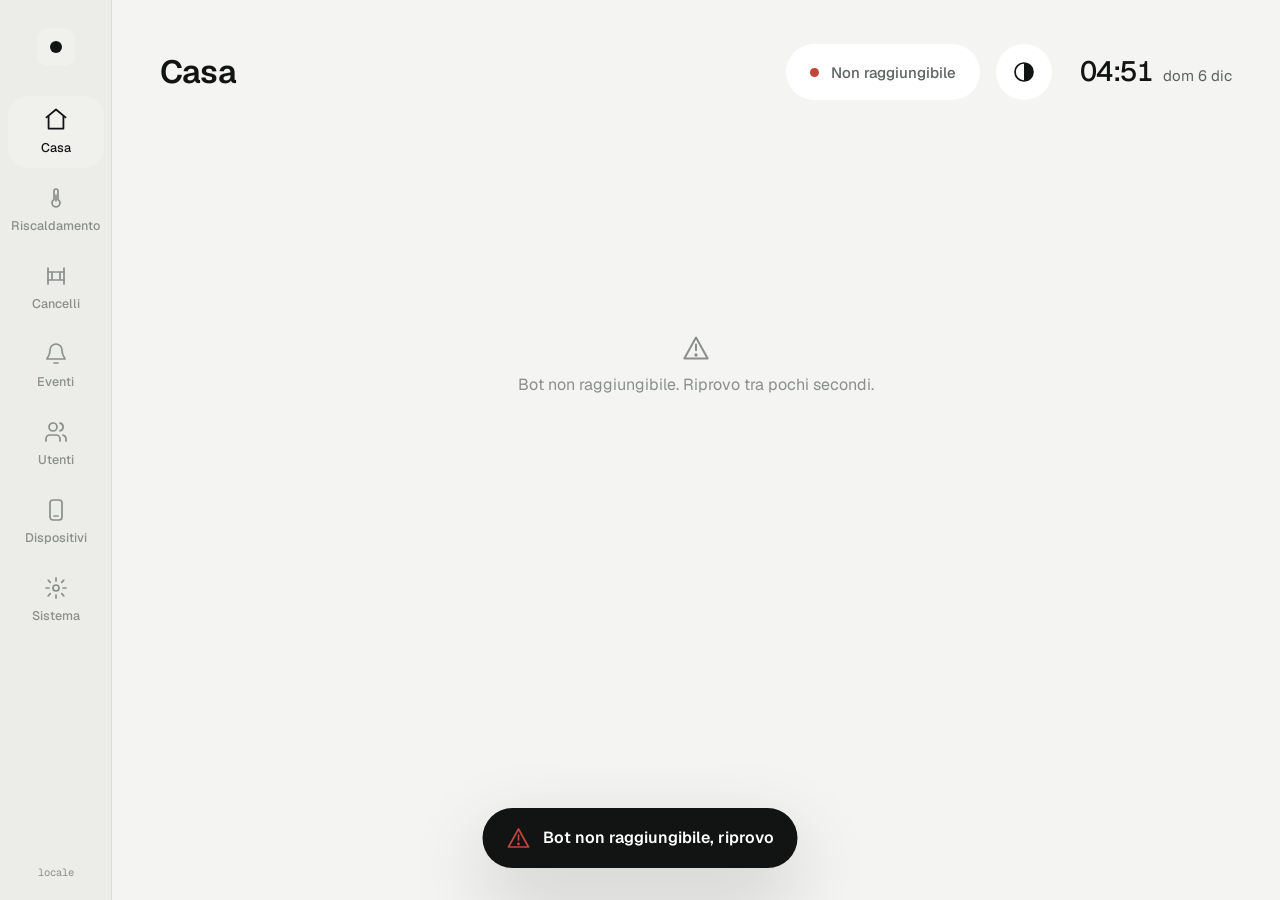
==== wwwroot/panel/index.html @ 2ece5ec4 "Show the running version and the exact last check time" ====
<!doctype html>
<html lang="it" data-theme="dark">
<head>
<meta charset="utf-8">
<meta name="viewport" content="width=device-width, initial-scale=1, viewport-fit=cover">
<meta name="theme-color" content="#0a0b0b">
<meta name="apple-mobile-web-app-capable" content="yes">
<meta name="apple-mobile-web-app-status-bar-style" content="black-translucent">
<meta name="apple-mobile-web-app-title" content="PodereBot">
<link rel="icon" type="image/svg+xml" href="favicon.svg">
<title>PodereBot · Pannello</title>
<script>
  (function () {
    var root = document.documentElement;
    try {
      var theme = localStorage.getItem('pb.theme') || 'auto';
      var dark = theme === 'auto' ? matchMedia('(prefers-color-scheme: dark)').matches : theme === 'dark';
      root.dataset.theme = dark ? 'dark' : 'light';
      if (localStorage.getItem('pb.motion') === 'calm') root.classList.add('calm');
    } catch (e) {
      root.dataset.theme = 'dark';
    }
  })();
</script>
<link rel="stylesheet" href="styles.css?v=18">
</head>
<body>

<svg class="sprite" aria-hidden="true" focusable="false">
  <symbol id="i-home" viewBox="0 0 24 24"><path d="M3 10.5 12 3l9 7.5"/><path d="M5 9.5V21h14V9.5"/></symbol>
  <symbol id="i-heat" viewBox="0 0 24 24"><path d="M10 13.5V5a2 2 0 1 1 4 0v8.5a4 4 0 1 1-4 0Z"/><path d="M12 9v6"/></symbol>
  <symbol id="i-gate" viewBox="0 0 24 24"><path d="M4 20V4M20 20V4"/><path d="M4 8h7.4M4 16h7.4M8 8v8M12.6 8H20M12.6 16H20M16 8v8"/></symbol>
  <symbol id="i-car" viewBox="0 0 24 24"><path d="M19 17h2c.6 0 1-.4 1-1v-3c0-.9-.7-1.7-1.5-1.9C18.7 10.6 16 10 16 10s-1.3-1.4-2.2-2.3c-.5-.4-1.1-.7-1.8-.7H5c-.6 0-1.1.4-1.4.9l-1.4 2.9A3.7 3.7 0 0 0 2 12v4c0 .6.4 1 1 1h2"/><circle cx="7" cy="17" r="2"/><path d="M9 17h6"/><circle cx="17" cy="17" r="2"/></symbol>
  <symbol id="i-walk" viewBox="0 0 24 24"><circle cx="13" cy="4" r="2"/><path d="m9 22 2-6-2-4 4-3 3 4 3 1"/><path d="m11 16-4 6"/></symbol>
  <symbol id="i-bell" viewBox="0 0 24 24"><path d="M18 8a6 6 0 1 0-12 0c0 7-3 7-3 9h18c0-2-3-2-3-9"/><path d="M10 21h4"/></symbol>
  <symbol id="i-gear" viewBox="0 0 24 24"><circle cx="12" cy="12" r="3"/><path d="M12 2v3M12 19v3M4.2 4.2l2.1 2.1M17.7 17.7l2.1 2.1M2 12h3M19 12h3M4.2 19.8l2.1-2.1M17.7 6.3l2.1-2.1"/></symbol>
  <symbol id="i-users" viewBox="0 0 24 24"><path d="M16 21v-2a4 4 0 0 0-4-4H6a4 4 0 0 0-4 4v2"/><circle cx="9" cy="7" r="4"/><path d="M22 21v-2a4 4 0 0 0-3-3.9"/><path d="M16 3.1a4 4 0 0 1 0 7.8"/></symbol>
  <symbol id="i-user" viewBox="0 0 24 24"><circle cx="12" cy="8" r="4"/><path d="M4 21v-1a6 6 0 0 1 6-6h4a6 6 0 0 1 6 6v1"/></symbol>
  <symbol id="i-shield" viewBox="0 0 24 24"><path d="M12 2 4 5v6c0 5 3.4 9.7 8 11 4.6-1.3 8-6 8-11V5l-8-3Z"/><path d="m9 12 2 2 4-4"/></symbol>
  <symbol id="i-device" viewBox="0 0 24 24"><rect x="6" y="2" width="12" height="20" rx="3"/><path d="M10 18h4"/></symbol>
  <symbol id="i-flame" viewBox="0 0 24 24"><path d="M12.2 2.5c.4 3.1 2.1 4.5 3.3 6.2 1.1 1.5 1.7 2.9 1.7 4.6a5.2 5.2 0 0 1-10.4 0c0-1.9.8-3.4 2.2-4.9.2 1.3.8 2.2 1.8 2.8-.1-3.1.3-5.9 1.4-8.7Z"/></symbol>
  <symbol id="i-sun" viewBox="0 0 24 24"><circle cx="12" cy="12" r="4"/><path d="M12 2v2M12 20v2M4.9 4.9l1.4 1.4M17.7 17.7l1.4 1.4M2 12h2M20 12h2M4.9 19.1l1.4-1.4M17.7 6.3l1.4-1.4"/></symbol>
  <symbol id="i-moon" viewBox="0 0 24 24"><path d="M20 14.5A8 8 0 1 1 9.5 4a6.5 6.5 0 0 0 10.5 10.5Z"/></symbol>
  <symbol id="i-auto" viewBox="0 0 24 24"><circle cx="12" cy="12" r="9"/><path d="M12 3a9 9 0 0 1 0 18Z" fill="currentColor" stroke="none"/></symbol>
  <symbol id="i-cloud" viewBox="0 0 24 24"><path d="M17.5 19H9a7 7 0 1 1 6.7-9h1.8a4.5 4.5 0 1 1 0 9Z"/></symbol>
  <symbol id="i-cloud-sun" viewBox="0 0 24 24"><path d="M12 2v2M4.9 4.9l1.4 1.4M20 12h2M19.1 4.9l-1.4 1.4"/><path d="M15.9 13A4 4 0 0 0 8.3 9.2"/><path d="M13 22H7a5 5 0 1 1 4.9-6H13a3 3 0 0 1 0 6Z"/></symbol>
  <symbol id="i-rain" viewBox="0 0 24 24"><path d="M16 13.4A4.5 4.5 0 0 0 17.5 5 6 6 0 0 0 6 7.1 4 4 0 0 0 6.5 15"/><path d="M8 19v2M8 13v2M16 19v2M16 13v2M12 21v2M12 15v2"/></symbol>
  <symbol id="i-fog" viewBox="0 0 24 24"><path d="M4 14.9A7 7 0 1 1 15.7 8h1.8a4.5 4.5 0 0 1 2.5 8.2"/><path d="M16 17H7M17 21H9"/></symbol>
  <symbol id="i-storm" viewBox="0 0 24 24"><path d="M6 16.3A7 7 0 1 1 15.7 8h1.8a4.5 4.5 0 0 1 .5 9"/><path d="m13 12-3 5h4l-3 5"/></symbol>
  <symbol id="i-snow" viewBox="0 0 24 24"><path d="M12 2v20M4 6.5l16 11M20 6.5l-16 11"/><path d="M9 4l3 3 3-3M9 20l3-3 3 3"/></symbol>
  <symbol id="i-lock" viewBox="0 0 24 24"><rect x="4" y="11" width="16" height="10" rx="2"/><path d="M8 11V7a4 4 0 0 1 8 0v4"/></symbol>
  <symbol id="i-unlock" viewBox="0 0 24 24"><rect x="4" y="11" width="16" height="10" rx="2"/><path d="M8 11V7a4 4 0 0 1 7.5-2"/></symbol>
  <symbol id="i-edit" viewBox="0 0 24 24"><path d="M12 20h9"/><path d="M16.5 3.5a2.1 2.1 0 0 1 3 3L7 19l-4 1 1-4Z"/></symbol>
  <symbol id="i-trash" viewBox="0 0 24 24"><path d="M3 6h18"/><path d="M8 6V4h8v2"/><path d="M19 6l-1 14H6L5 6"/></symbol>
  <symbol id="i-plus" viewBox="0 0 24 24"><path d="M12 5v14M5 12h14"/></symbol>
  <symbol id="i-check" viewBox="0 0 24 24"><path d="M20 6 9 17l-5-5"/></symbol>
  <symbol id="i-x" viewBox="0 0 24 24"><path d="M18 6 6 18M6 6l12 12"/></symbol>
  <symbol id="i-chevron" viewBox="0 0 24 24"><path d="m9 18 6-6-6-6"/></symbol>
  <symbol id="i-pause" viewBox="0 0 24 24"><path d="M9 5v14M15 5v14"/></symbol>
  <symbol id="i-play" viewBox="0 0 24 24"><path d="M8 5l11 7-11 7V5Z"/></symbol>
  <symbol id="i-target" viewBox="0 0 24 24"><circle cx="12" cy="12" r="8"/><circle cx="12" cy="12" r="3"/></symbol>
  <symbol id="i-send" viewBox="0 0 24 24"><path d="M21 3 3 10.5l7 2.5 2.5 7Z"/><path d="m10 13 11-10"/></symbol>
  <symbol id="i-db" viewBox="0 0 24 24"><ellipse cx="12" cy="5" rx="8" ry="3"/><path d="M4 5v14c0 1.7 3.6 3 8 3s8-1.3 8-3V5"/><path d="M4 12c0 1.7 3.6 3 8 3s8-1.3 8-3"/></symbol>
  <symbol id="i-cpu" viewBox="0 0 24 24"><rect x="7" y="7" width="10" height="10" rx="2"/><path d="M9 2v3M15 2v3M9 19v3M15 19v3M2 9h3M2 15h3M19 9h3M19 15h3"/></symbol>
  <symbol id="i-clock" viewBox="0 0 24 24"><circle cx="12" cy="12" r="9"/><path d="M12 7v5l3 2"/></symbol>
  <symbol id="i-screen" viewBox="0 0 24 24"><rect x="3" y="4" width="18" height="13" rx="2"/><path d="M8 21h8M12 17v4"/></symbol>
  <symbol id="i-activity" viewBox="0 0 24 24"><path d="M3 12h4l3-8 4 16 3-8h4"/></symbol>
  <symbol id="i-alert" viewBox="0 0 24 24"><path d="M12 3 2 21h20L12 3Z"/><path d="M12 9v5"/><circle cx="12" cy="18" r=".6"/></symbol>
  <symbol id="i-refresh" viewBox="0 0 24 24"><path d="M21 12a9 9 0 1 1-2.6-6.4"/><path d="M21 3v6h-6"/></symbol>
  <symbol id="i-link" viewBox="0 0 24 24"><path d="M10 13a5 5 0 0 0 7 0l2-2a5 5 0 0 0-7-7l-1 1"/><path d="M14 11a5 5 0 0 0-7 0l-2 2a5 5 0 0 0 7 7l1-1"/></symbol>
  <symbol id="i-logout" viewBox="0 0 24 24"><path d="M9 21H5a2 2 0 0 1-2-2V5a2 2 0 0 1 2-2h4"/><path d="m16 17 5-5-5-5"/><path d="M21 12H9"/></symbol>
  <symbol id="i-wifi" viewBox="0 0 24 24"><path d="M2 8.8a15 15 0 0 1 20 0"/><path d="M5 12.5a10 10 0 0 1 14 0"/><path d="M8.5 16.2a5 5 0 0 1 7 0"/><circle cx="12" cy="20" r="1"/></symbol>
  <symbol id="i-more" viewBox="0 0 24 24"><circle cx="5" cy="12" r="1.4"/><circle cx="12" cy="12" r="1.4"/><circle cx="19" cy="12" r="1.4"/></symbol>
  <symbol id="i-loader" viewBox="0 0 24 24"><circle cx="12" cy="12" r="9" opacity=".25"/><path d="M21 12a9 9 0 0 0-9-9"/></symbol>
</svg>

<div class="app" id="app" data-view="home">
  <aside class="rail" id="rail">
    <span class="brand-mark" aria-hidden="true"></span>
    <span class="rail-pill" id="rail-pill" aria-hidden="true"></span>
    <nav aria-label="Sezioni" style="display:contents">
      <button class="nav-item" data-view="home"><svg class="icon"><use href="#i-home"></use></svg><span>Casa</span></button>
      <button class="nav-item" data-view="heating"><svg class="icon"><use href="#i-heat"></use></svg><span>Riscaldamento</span></button>
      <button class="nav-item" data-view="gates"><svg class="icon"><use href="#i-gate"></use></svg><span>Cancelli</span></button>
      <button class="nav-item" data-view="events"><svg class="icon"><use href="#i-bell"></use></svg><span>Eventi</span></button>
      <button class="nav-item" data-view="users"><svg class="icon"><use href="#i-users"></use></svg><span>Utenti</span></button>
      <button class="nav-item" data-view="devices"><svg class="icon"><use href="#i-device"></use></svg><span>Dispositivi</span></button>
      <button class="nav-item" data-view="system"><svg class="icon"><use href="#i-gear"></use></svg><span>Sistema</span></button>
    </nav>
    <span class="rail-foot" id="rail-version">v—</span>
  </aside>

  <div class="main" id="main">
    <div class="aura" id="aura" aria-hidden="true"><i class="aura-drift"><i class="aura-morph"><b class="aura-core"></b><b class="aura-hl"></b></i></i></div>
    <header class="topbar">
      <h1 id="page-title">Casa</h1>
      <div class="top-right">
        <div id="top-action"></div>
        <button class="chip" id="status-chip" data-action="alerts"><span class="dot"></span><span class="chip-label" id="status-label">Collegamento…</span></button>
        <button class="ibtn" id="theme-btn" data-action="cycle-theme" aria-label="Cambia tema"></button>
        <div class="clock" aria-label="Ora locale"><b class="mono" id="clock">--:--</b><span id="clock-date"></span></div>
      </div>
    </header>
    <main id="view"></main>
  </div>

  <nav class="tabs" aria-label="Sezioni">
    <button data-view="home"><svg class="icon"><use href="#i-home"></use></svg><span>Casa</span></button>
    <button data-view="heating"><svg class="icon"><use href="#i-heat"></use></svg><span>Riscaldamento</span></button>
    <button data-view="gates"><svg class="icon"><use href="#i-gate"></use></svg><span>Cancelli</span></button>
    <button data-view="events"><svg class="icon"><use href="#i-bell"></use></svg><span>Eventi</span></button>
    <button data-more="1"><svg class="icon"><use href="#i-more"></use></svg><span>Altro</span></button>
  </nav>
</div>

<div class="idle" id="idle" aria-hidden="true">
  <div class="aura show" id="idle-aura"><i class="aura-drift"><i class="aura-morph"><b class="aura-core"></b><b class="aura-hl"></b></i></i></div>
  <div class="idle-hint">Tocca per riattivare</div>
  <div class="idle-in">
    <div>
      <div class="mono idle-clock" id="idle-clock">--:--</div>
      <div class="idle-date" id="idle-date"></div>
    </div>
    <div class="idle-side" id="idle-side"></div>
  </div>
</div>

<div class="sheet-backdrop" id="backdrop" hidden></div>
<div class="sheet" id="sheet" role="dialog" aria-modal="true" aria-labelledby="sheet-title" hidden>
  <div class="sheet-handle" aria-hidden="true"></div>
  <h2 id="sheet-title"></h2>
  <p id="sheet-body"></p>
  <div id="sheet-content"></div>
  <div class="sheet-actions" id="sheet-actions"></div>
</div>
<div class="toast" id="toast" role="status" aria-live="polite" hidden><svg class="icon" id="toast-icon"><use href="#i-check"></use></svg><span id="toast-text"></span></div>

<script src="config.js"></script>
<script src="app.js?v=17"></script>
</body>
</html>
---- wwwroot/panel/styles.css ----
@font-face {
  font-family: 'Geist';
  font-style: normal;
  font-weight: 100 900;
  font-display: swap;
  src: url('fonts/geist-latin.woff2') format('woff2');
}

@font-face {
  font-family: 'Geist Mono';
  font-style: normal;
  font-weight: 100 900;
  font-display: swap;
  src: url('fonts/geist-mono-latin.woff2') format('woff2');
}

/* ---------- tokens ---------- */

:root,
:root[data-theme='dark'] {
  color-scheme: dark;
  --bg: #0a0b0b;
  --rail: #070808;
  --card: #131514;
  --card-2: #1b1e1c;
  --line: rgba(255, 255, 255, 0.07);
  --border: rgba(255, 255, 255, 0.08);
  --text: #f2f3f2;
  --muted: #9a9f9c;
  --dim: #6c716e;
  --pri: #f2f3f2;
  --ink: #0d0e0e;
  --soft: rgba(255, 255, 255, 0.05);
  --soft-2: rgba(255, 255, 255, 0.08);
  --blk: rgba(255, 255, 255, 0.13);
  --blk-strong: rgba(255, 255, 255, 0.42);
  --seg-on: #262a27;
  --switch-off: #2a2d2b;
  --knob: #8d928f;
  --amber: #e0a343;
  --amber-soft: rgba(224, 163, 67, 0.14);
  --green: #5fbf8f;
  --green-soft: rgba(95, 191, 143, 0.13);
  --blue: #8ba3c7;
  --blue-soft: rgba(139, 163, 199, 0.13);
  --red: #e88a80;
  --red-soft: rgba(232, 138, 128, 0.13);
  --series-1: #6fb3a0;
  --series-2: #d8a657;
  --series-3: #8ba3c7;
  --series-4: #b48ac9;
  --series-5: #d98d8d;
  --series-6: #a3b86c;
  --series-avg: #e8e3d5;
  --overlay: rgba(5, 6, 6, 0.72);
  --dialog: #171a18;
  --shadow: 0 30px 80px rgba(0, 0, 0, 0.5);
  --aura-opacity: 0.5;
}

:root[data-theme='light'] {
  color-scheme: light;
  --bg: #f4f4f2;
  --rail: #ecece9;
  --card: #ffffff;
  --card-2: #f0f0ed;
  --line: rgba(0, 0, 0, 0.07);
  --border: rgba(0, 0, 0, 0.09);
  --text: #121413;
  --muted: #5d635f;
  --dim: #8a8f8c;
  --pri: #121413;
  --ink: #ffffff;
  --soft: rgba(0, 0, 0, 0.045);
  --soft-2: rgba(0, 0, 0, 0.07);
  --blk: rgba(0, 0, 0, 0.09);
  --blk-strong: rgba(0, 0, 0, 0.45);
  --seg-on: #ffffff;
  --switch-off: #d9d9d5;
  --knob: #ffffff;
  --amber: #b4741a;
  --amber-soft: rgba(180, 116, 26, 0.12);
  --green: #2c8758;
  --green-soft: rgba(44, 135, 88, 0.11);
  --blue: #4a6894;
  --blue-soft: rgba(74, 104, 148, 0.11);
  --red: #c0463a;
  --red-soft: rgba(192, 70, 58, 0.1);
  --series-1: #2f7f6f;
  --series-2: #a8731f;
  --series-3: #3d6ca3;
  --series-4: #7a5797;
  --series-5: #a05252;
  --series-6: #667a2e;
  --series-avg: #3b403c;
  --overlay: rgba(20, 20, 18, 0.32);
  --dialog: #ffffff;
  --shadow: 0 30px 80px rgba(0, 0, 0, 0.18);
  --aura-opacity: 0.45;
}

:root {
  --font: 'Geist', ui-sans-serif, system-ui, -apple-system, 'Segoe UI', sans-serif;
  --mono: 'Geist Mono', ui-monospace, 'SF Mono', Consolas, monospace;
  --ease: cubic-bezier(0.2, 0.9, 0.2, 1);
  --rail-w: 112px;
  --pad-x: 48px;
  --pad-top: 40px;
  --gap: 24px;
  --radius: 32px;
  --tone: background-color 0.45s ease, color 0.45s ease, border-color 0.45s ease, box-shadow 0.4s ease;
}

* {
  box-sizing: border-box;
}

html,
body {
  margin: 0;
  padding: 0;
  height: 100%;
  background: var(--bg);
  -webkit-text-size-adjust: 100%;
  text-size-adjust: 100%;
}

body {
  overflow: hidden;
  color: var(--text);
  font-family: var(--font);
  font-size: 16px;
  line-height: 1.4;
  -webkit-font-smoothing: antialiased;
  text-rendering: optimizeLegibility;
  transition: var(--tone);
}

button,
input,
select,
textarea {
  font-family: inherit;
  color: inherit;
}

button {
  touch-action: manipulation;
  -webkit-tap-highlight-color: transparent;
}

:focus-visible {
  outline: 2px solid var(--text);
  outline-offset: 3px;
}

.sprite {
  position: absolute;
  width: 0;
  height: 0;
  overflow: hidden;
}

.icon {
  width: 24px;
  height: 24px;
  stroke: currentColor;
  fill: none;
  stroke-width: 1.7;
  stroke-linecap: round;
  stroke-linejoin: round;
  flex: none;
}

.mono {
  font-family: var(--font);
  font-variant-numeric: tabular-nums;
}

.code {
  font-family: var(--mono);
}

/* ---------- shell ---------- */

.app {
  display: grid;
  grid-template-columns: var(--rail-w) minmax(0, 1fr);
  height: 100vh;
  height: 100dvh;
}

.rail {
  position: relative;
  z-index: 2;
  display: flex;
  flex-direction: column;
  align-items: center;
  gap: 6px;
  padding: 28px 0 20px;
  background: var(--rail);
  border-right: 1px solid var(--line);
  overflow-y: auto;
  scrollbar-width: none;
  transition: var(--tone);
}

.rail::-webkit-scrollbar {
  display: none;
}

.brand-mark {
  position: relative;
  flex: none;
  width: 38px;
  height: 38px;
  margin-bottom: 24px;
  border-radius: 12px;
  background: var(--card-2);
  transition: var(--tone);
}

.brand-mark::after {
  content: '';
  position: absolute;
  inset: 13px;
  border-radius: 50%;
  background: var(--pri);
  transition: background-color 0.45s ease;
}

.rail-pill {
  position: absolute;
  left: calc((var(--rail-w) - 96px) / 2);
  top: 0;
  width: 96px;
  height: 72px;
  border-radius: 20px;
  background: var(--card-2);
  opacity: 0;
  transition: transform 0.5s var(--ease), opacity 0.3s ease, background-color 0.45s ease;
}

.rail-pill.ready {
  opacity: 1;
}

.nav-item {
  position: relative;
  display: flex;
  flex: none;
  flex-direction: column;
  align-items: center;
  justify-content: center;
  gap: 7px;
  width: 96px;
  height: 72px;
  padding: 0;
  border: 0;
  border-radius: 20px;
  background: transparent;
  color: var(--dim);
  font-size: 12.5px;
  font-weight: 500;
  cursor: pointer;
  transition: color 0.3s ease;
}

.nav-item .icon {
  transition: transform 0.4s var(--ease);
}

.nav-item.active {
  color: var(--text);
}

.nav-item.active .icon {
  transform: translateY(-1px) scale(1.06);
}

.rail-foot {
  margin-top: auto;
  padding-top: 16px;
  font-family: var(--mono);
  font-size: 10.5px;
  color: var(--dim);
  text-align: center;
}

.main {
  position: relative;
  min-width: 0;
  overflow-y: auto;
  overflow-x: hidden;
  overscroll-behavior: contain;
  -webkit-overflow-scrolling: touch;
  scrollbar-width: none;
  padding: var(--pad-top) var(--pad-x) 56px;
}

.main::-webkit-scrollbar {
  display: none;
}

/* ---------- header ---------- */

.topbar {
  position: relative;
  z-index: 1;
  display: flex;
  align-items: center;
  justify-content: space-between;
  gap: 16px;
  min-height: 64px;
  margin-bottom: 36px;
}

.topbar h1 {
  margin: 0;
  font-size: 32px;
  font-weight: 600;
  letter-spacing: -0.025em;
  line-height: 1.1;
}

.top-right {
  display: flex;
  align-items: center;
  gap: 16px;
  min-width: 0;
}

#top-action:empty {
  display: none;
}

.chip {
  display: inline-flex;
  align-items: center;
  gap: 12px;
  height: 56px;
  padding: 0 24px;
  border: 0;
  border-radius: 28px;
  background: var(--card);
  color: var(--muted);
  font-size: 15px;
  font-weight: 500;
  white-space: nowrap;
  cursor: pointer;
  transition: var(--tone), transform 0.1s ease;
}

.chip:active {
  transform: scale(0.97);
}

.chip.warn {
  color: var(--text);
}

.dot {
  flex: none;
  width: 9px;
  height: 9px;
  border-radius: 50%;
  background: var(--green);
  animation: breathe 3s ease-in-out infinite;
  --pulse: rgba(95, 191, 143, 0.45);
}

.chip.warn .dot {
  background: var(--amber);
  --pulse: rgba(224, 163, 67, 0.5);
}

.chip.bad .dot {
  background: var(--red);
  --pulse: rgba(232, 138, 128, 0.5);
}

@keyframes breathe {
  0%,
  100% {
    box-shadow: 0 0 0 0 var(--pulse);
  }
  50% {
    box-shadow: 0 0 0 6px transparent;
  }
}

.ibtn {
  display: flex;
  flex: none;
  align-items: center;
  justify-content: center;
  width: 56px;
  height: 56px;
  border: 0;
  border-radius: 28px;
  background: var(--card);
  color: var(--text);
  cursor: pointer;
  transition: var(--tone), transform 0.1s ease;
}

.ibtn:active {
  transform: scale(0.94);
}

.ibtn .icon.spin-in {
  animation: spinIn 0.5s var(--ease);
}

@keyframes spinIn {
  from {
    transform: rotate(-90deg) scale(0.6);
    opacity: 0;
  }
  to {
    transform: none;
    opacity: 1;
  }
}

.clock {
  display: flex;
  align-items: baseline;
  gap: 10px;
  margin-left: 12px;
  white-space: nowrap;
}

.clock b {
  font-family: var(--font);
  font-variant-numeric: tabular-nums;
  font-size: 28px;
  font-weight: 500;
  letter-spacing: -0.02em;
}

.clock span {
  font-size: 15px;
  color: var(--muted);
}

/* ---------- views ---------- */

#view {
  position: relative;
}

.enter .rise {
  animation: rise 0.55s var(--ease) both;
  animation-delay: calc(var(--i, 0) * 70ms);
}

@keyframes rise {
  from {
    opacity: 0;
    transform: translateY(12px);
  }
  to {
    opacity: 1;
    transform: none;
  }
}

.stack {
  display: flex;
  flex-direction: column;
  gap: var(--gap);
}

.stack.wide {
  gap: 48px;
}

.split {
  display: grid;
  grid-template-columns: minmax(0, 1fr) 420px;
  gap: 56px;
}

.grid-2 {
  display: grid;
  grid-template-columns: repeat(2, minmax(0, 1fr));
  gap: var(--gap);
}

.card {
  position: relative;
  display: flex;
  flex-direction: column;
  gap: 28px;
  min-width: 0;
  padding: 32px 34px;
  border-radius: var(--radius);
  background: var(--card);
  transition: var(--tone);
}

.card.tight {
  gap: 12px;
}

.head {
  display: flex;
  align-items: center;
  justify-content: space-between;
  gap: 24px;
  min-width: 0;
}

.head.mb {
  margin-bottom: 8px;
}

.row {
  display: flex;
  align-items: center;
  gap: 20px;
  min-width: 0;
}

.grow {
  flex: 1;
  min-width: 0;
}

.k {
  font-size: 15px;
  font-weight: 500;
  color: var(--muted);
}

.title {
  font-size: 22px;
  font-weight: 600;
  letter-spacing: -0.01em;
}

.sub {
  margin-top: 4px;
  font-size: 16px;
  color: var(--muted);
}

.note {
  font-size: 15px;
  color: var(--dim);
}

.badge {
  display: inline-flex;
  flex: none;
  align-items: center;
  gap: 8px;
  height: 38px;
  padding: 0 16px;
  border-radius: 19px;
  background: var(--soft);
  color: var(--muted);
  font-size: 14px;
  font-weight: 500;
  white-space: nowrap;
  transition: var(--tone);
}

.badge .icon {
  width: 16px;
  height: 16px;
}

.badge.ok {
  background: var(--green-soft);
  color: var(--green);
}

.badge.warn {
  background: var(--amber-soft);
  color: var(--amber);
}

.badge.bad {
  background: var(--red-soft);
  color: var(--red);
}

/* ---------- buttons ---------- */

.btn {
  position: relative;
  display: inline-flex;
  flex: none;
  align-items: center;
  justify-content: center;
  gap: 12px;
  height: 64px;
  padding: 0 26px;
  overflow: hidden;
  border: 1px solid var(--border);
  border-radius: 20px;
  background: var(--card-2);
  color: var(--text);
  font-size: 17px;
  font-weight: 600;
  white-space: nowrap;
  cursor: pointer;
  transition: var(--tone), transform 0.1s ease, opacity 0.2s ease;
}

.btn:active {
  transform: scale(0.97);
}

.btn.p {
  border-color: transparent;
  background: var(--pri);
  color: var(--ink);
}

.btn.g {
  background: transparent;
}

.btn.s {
  height: 56px;
  padding: 0 22px;
  font-size: 16px;
}

.btn.square {
  width: 56px;
  padding: 0;
}

.btn.danger {
  border-color: transparent;
  background: var(--red-soft);
  color: var(--red);
}

.btn.danger-g {
  background: transparent;
  color: var(--red);
}

.btn:disabled {
  opacity: 0.38;
  cursor: default;
  transform: none;
}

.btn.block {
  width: 100%;
}

.g2 {
  display: grid;
  grid-template-columns: repeat(2, minmax(0, 1fr));
  gap: 16px;
}

/* ---------- big gate buttons ---------- */

.gb {
  position: relative;
  display: flex;
  flex-direction: column;
  justify-content: space-between;
  width: 100%;
  min-width: 0;
  padding: 24px 26px;
  overflow: hidden;
  border: 1px solid var(--border);
  border-radius: 26px;
  background: var(--card-2);
  color: var(--text);
  font-size: 21px;
  font-weight: 600;
  text-align: left;
  cursor: pointer;
  transition: var(--tone), transform 0.1s ease;
}

.gb:active {
  transform: scale(0.98);
}

.gb.p {
  border-color: transparent;
  background: var(--pri);
  color: var(--ink);
}

.gb .gi {
  display: flex;
}

.gb .gi .icon {
  width: 36px;
  height: 36px;
}

.gb small {
  display: block;
  margin-top: 4px;
  font-size: 15px;
  font-weight: 500;
  opacity: 0.6;
}

.gb.h-lg {
  height: 172px;
}

.gb.h-md {
  height: 124px;
}

.gb.xl {
  height: 300px;
  padding: 36px;
  font-size: 28px;
}

.gb.xl .gi .icon {
  width: 56px;
  height: 56px;
}

.gb .bar {
  position: absolute;
  left: 0;
  bottom: 0;
  width: 100%;
  height: 6px;
  background: currentColor;
  opacity: 0.35;
  transform: scaleX(0);
  transform-origin: left;
  transition: opacity 0.4s ease;
}

.gb.opening .bar {
  transform: scaleX(1);
  transition: transform 3s linear;
}

.gb.done .bar {
  transform: scaleX(1);
  opacity: 0;
}

.gb.opening .gi .icon {
  animation: nudge 0.8s ease-in-out infinite;
}

.gb.done .gi .icon {
  transform: translateX(10px);
  opacity: 0.5;
  transition: transform 0.5s var(--ease), opacity 0.5s ease;
}

@keyframes nudge {
  0%,
  100% {
    transform: translateX(0);
  }
  50% {
    transform: translateX(7px);
  }
}

.gb .ck {
  display: inline-flex;
  margin-left: 8px;
  vertical-align: -3px;
  opacity: 0;
  transform: scale(0.4);
  transition: opacity 0.3s ease, transform 0.4s cubic-bezier(0.2, 1.5, 0.4, 1);
}

.gb .ck .icon {
  width: 0.9em;
  height: 0.9em;
}

.gb.done .ck {
  opacity: 1;
  transform: none;
}

.gate-stack {
  display: flex;
  flex-direction: column;
  gap: 16px;
}

.gate-grid {
  display: grid;
  grid-template-columns: repeat(2, minmax(0, 1fr));
  gap: var(--gap);
}

/* ---------- hero and aura ---------- */

.hero {
  position: relative;
  display: flex;
  flex-direction: column;
  min-width: 0;
  padding: 8px 0 4px;
}

.temp {
  font-family: var(--font);
  font-variant-numeric: tabular-nums;
  font-size: 140px;
  font-weight: 300;
  letter-spacing: -0.045em;
  line-height: 0.88;
  margin-top: 22px;
  white-space: nowrap;
  transform-origin: 0 0;
}

.temp small {
  margin-left: 8px;
  font-size: 0.3em;
  letter-spacing: 0;
  color: var(--muted);
}

.hero-line {
  margin-top: 30px;
}

.minis {
  display: flex;
  flex-wrap: wrap;
  gap: 24px 40px;
  margin-top: 40px;
}

.mini {
  display: flex;
  align-items: center;
  gap: 14px;
  min-width: 0;
}

.mini .sico {
  width: 48px;
  height: 48px;
  border-radius: 16px;
}

.mini-value {
  display: flex;
  align-items: baseline;
  gap: 10px;
  margin-top: 2px;
}

.mini-value b {
  font-size: 24px;
  font-weight: 400;
}

.mini-value span {
  font-size: 14px;
  color: var(--dim);
}

.hero .k .srcbadge {
  height: 24px;
  margin-left: 10px;
  padding: 0 10px;
  border-radius: 12px;
  font-size: 12px;
  letter-spacing: 0;
  vertical-align: middle;
}

.hero-foot {
  margin-top: auto;
  padding-top: 40px;
}

.hero-foot .sub {
  margin: 0 0 18px;
}

.aura {
  position: absolute;
  left: calc(var(--pad-x) - 150px);
  top: calc(var(--pad-top) + 100px - 150px);
  z-index: 0;
  width: 800px;
  height: 680px;
  pointer-events: none;
  opacity: 0;
  transition: opacity 0.8s ease;
}

.aura.show {
  opacity: var(--aura-opacity);
}

.aura + .topbar,
#view {
  z-index: 1;
}

.aura-drift,
.aura-morph,
.aura-core,
.aura-hl {
  position: absolute;
  display: block;
}

.aura-drift {
  left: 100px;
  top: 90px;
  width: 600px;
  height: 460px;
  will-change: transform;
  animation: auraDrift 19s ease-in-out infinite alternate;
}

.aura-morph {
  inset: 0;
  will-change: transform;
  transform-origin: 47% 53%;
  animation: auraMorph 28s linear infinite;
}

.aura-core {
  inset: 0;
  border-radius: 50%;
  background: radial-gradient(closest-side, currentColor 0%, currentColor 22%, transparent 100%);
  color: rgb(120, 125, 122);
  transition: color 1.6s ease;
}

.aura-hl {
  left: 22%;
  top: 16%;
  width: 56%;
  height: 58%;
  border-radius: 50%;
  background: radial-gradient(closest-side, currentColor, transparent);
  color: rgb(140, 145, 142);
  opacity: 0.75;
  transition: color 1.6s ease;
}

.aura:not(.show) .aura-drift,
.aura:not(.show) .aura-morph {
  animation-play-state: paused;
}

@keyframes auraDrift {
  0% {
    transform: translate(0, 0);
  }
  50% {
    transform: translate(50px, 26px);
  }
  100% {
    transform: translate(-30px, 46px);
  }
}

@keyframes auraMorph {
  0% {
    transform: rotate(0) scale(1, 1);
  }
  25% {
    transform: rotate(90deg) scale(1.12, 0.9);
  }
  50% {
    transform: rotate(180deg) scale(0.92, 1.1);
  }
  75% {
    transform: rotate(270deg) scale(1.08, 0.94);
  }
  100% {
    transform: rotate(360deg) scale(1, 1);
  }
}

/* ---------- boiler line, small icons ---------- */

.boil {
  display: flex;
  align-items: center;
  gap: 12px;
  min-height: 28px;
  font-size: 18px;
  color: var(--muted);
  transition: color 0.5s ease;
}

.boil .fl {
  width: 28px;
  height: 28px;
  color: var(--dim);
  fill: currentColor;
  fill-opacity: 0;
  transform-origin: 50% 90%;
  transition: color 0.5s ease, fill-opacity 0.5s ease;
}

.boil.on {
  color: var(--text);
}

.boil.on .fl {
  color: var(--amber);
  fill-opacity: 0.28;
  animation: flicker 1.8s ease-in-out infinite;
}

@keyframes flicker {
  0%,
  100% {
    transform: scale(1) rotate(0);
  }
  25% {
    transform: scale(1.07, 0.95) rotate(-3deg);
  }
  50% {
    transform: scale(0.96, 1.06) rotate(2deg);
  }
  75% {
    transform: scale(1.04, 0.97) rotate(-1deg);
  }
}

.sico {
  display: flex;
  flex: none;
  align-items: center;
  justify-content: center;
  width: 56px;
  height: 56px;
  border-radius: 18px;
  background: var(--soft);
  color: var(--muted);
  transition: var(--tone);
}

.sico .icon {
  width: 22px;
  height: 22px;
}

.sico.g {
  background: var(--green-soft);
  color: var(--green);
}

.sico.b {
  background: var(--blue-soft);
  color: var(--blue);
}

.sico.a {
  background: var(--amber-soft);
  color: var(--amber);
}

.sico.r {
  background: var(--red-soft);
  color: var(--red);
}

.wx .icon {
  animation: wxDrift 6s ease-in-out infinite;
}

@keyframes wxDrift {
  0%,
  100% {
    transform: translateX(-1.5px);
  }
  50% {
    transform: translateX(1.5px);
  }
}

/* ---------- segmented control and switch ---------- */

.seg {
  display: inline-flex;
  flex: none;
  gap: 5px;
  padding: 5px;
  border-radius: 22px;
  background: var(--soft);
  transition: var(--tone);
}

.seg button {
  display: flex;
  align-items: center;
  justify-content: center;
  gap: 10px;
  height: 56px;
  padding: 0 22px;
  border: 0;
  border-radius: 17px;
  background: transparent;
  color: var(--muted);
  font-size: 16px;
  font-weight: 600;
  white-space: nowrap;
  cursor: pointer;
  transition: var(--tone), transform 0.1s ease;
}

.seg button:active {
  transform: scale(0.97);
}

.seg button.on {
  background: var(--seg-on);
  color: var(--text);
  box-shadow: 0 1px 2px rgba(0, 0, 0, 0.08), inset 0 0 0 1px var(--border);
}

.seg button:disabled {
  opacity: 0.4;
  cursor: default;
}

.seg .icon {
  width: 20px;
  height: 20px;
}

.seg.full {
  display: flex;
}

.seg.full button {
  flex: 1;
  min-width: 0;
  padding: 0 10px;
}

.seg.strong button.on {
  background: var(--pri);
  color: var(--ink);
  box-shadow: none;
}

.seg.sm button {
  height: 50px;
  padding: 0 18px;
  font-size: 15px;
}

.seg.tall button {
  height: 64px;
  font-size: 17px;
}

.seg.xl button {
  height: 80px;
  font-size: 18px;
}

.seg.roles button.on .r-admin {
  color: var(--amber);
}

.seg.roles button.on .r-gate {
  color: var(--green);
}

.seg.roles button.on .r-user {
  color: var(--blue);
}

.switch {
  position: relative;
  flex: none;
  width: 60px;
  height: 36px;
  padding: 0;
  border: 0;
  border-radius: 18px;
  background: var(--switch-off);
  cursor: pointer;
  transition: background-color 0.25s ease;
}

.switch::after {
  content: '';
  position: absolute;
  top: 4px;
  left: 4px;
  width: 28px;
  height: 28px;
  border-radius: 50%;
  background: var(--knob);
  box-shadow: 0 1px 3px rgba(0, 0, 0, 0.2);
  transition: transform 0.25s var(--ease), background-color 0.25s ease;
}

.switch[aria-checked='true'] {
  background: var(--pri);
}

.switch[aria-checked='true']::after {
  transform: translateX(24px);
  background: var(--ink);
}

/* ---------- timeline ---------- */

.tlw {
  position: relative;
}

.tl {
  position: relative;
  height: 56px;
  overflow: hidden;
  border-radius: 18px;
  background: var(--soft);
  transition: var(--tone);
}

.blk {
  position: absolute;
  top: 0;
  bottom: 0;
  display: flex;
  align-items: center;
  padding-left: 14px;
  overflow: hidden;
  background: var(--blk);
  color: var(--text);
  font-size: 14px;
  font-weight: 500;
  white-space: nowrap;
}

.now {
  position: absolute;
  top: -8px;
  width: 2px;
  height: 72px;
  margin-left: -1px;
  border-radius: 1px;
  background: var(--text);
  transition: left 1s linear;
}

.now::before {
  content: '';
  position: absolute;
  top: -4px;
  left: -4px;
  width: 10px;
  height: 10px;
  border-radius: 50%;
  background: var(--text);
  animation: nowPulse 2.6s ease-in-out infinite;
}

@keyframes nowPulse {
  0%,
  100% {
    transform: scale(1);
  }
  50% {
    transform: scale(1.35);
  }
}

.tlw.slim .tl {
  height: 14px;
  border-radius: 7px;
}

.tlw.slim .blk {
  padding: 0;
  background: var(--blk-strong);
}

.tlw.slim .now {
  top: -7px;
  height: 28px;
}

.ticks {
  display: flex;
  justify-content: space-between;
  margin-top: 14px;
  font-variant-numeric: tabular-nums;
  font-size: 13px;
  color: var(--dim);
}

/* ---------- lists ---------- */

.ev {
  display: grid;
  grid-template-columns: 48px minmax(0, 1fr) auto;
  gap: 18px;
  align-items: center;
  min-height: 76px;
  padding: 10px 0;
  border-top: 1px solid var(--line);
}

.ev:first-child {
  border-top: 0;
}

.evi {
  display: flex;
  align-items: center;
  justify-content: center;
  width: 48px;
  height: 48px;
  border-radius: 16px;
  background: var(--soft);
  color: var(--muted);
}

.evi .icon {
  width: 22px;
  height: 22px;
}

.evi.heating {
  background: var(--amber-soft);
  color: var(--amber);
}

.evi.gates {
  background: var(--green-soft);
  color: var(--green);
}

.evi.technical {
  background: var(--blue-soft);
  color: var(--blue);
}

.ev b {
  display: -webkit-box;
  overflow: hidden;
  font-size: 17px;
  font-weight: 500;
  line-height: 1.3;
  -webkit-line-clamp: 2;
  -webkit-box-orient: vertical;
}

.ev .ev-sub {
  display: block;
  margin-top: 2px;
  overflow: hidden;
  font-size: 15px;
  color: var(--muted);
  white-space: nowrap;
  text-overflow: ellipsis;
}

.ev time {
  font-variant-numeric: tabular-nums;
  font-size: 15px;
  color: var(--dim);
  white-space: nowrap;
}

.setrow {
  display: flex;
  align-items: center;
  justify-content: space-between;
  gap: 24px;
  min-height: 84px;
  border-top: 1px solid var(--line);
}

.setrow:first-of-type {
  border-top: 0;
}

.setrow.tall {
  min-height: 96px;
}

.setrow b {
  display: block;
  font-size: 18px;
  font-weight: 500;
}

.setrow .d {
  display: block;
  font-size: 15px;
  color: var(--muted);
}

.setrow-actions {
  display: flex;
  align-items: center;
  gap: 12px;
}

.hrow {
  display: flex;
  align-items: center;
  gap: 18px;
  min-height: 76px;
  border-top: 1px solid var(--line);
}

.hrow:first-of-type {
  border-top: 0;
}

.hrow b {
  font-size: 17px;
  font-weight: 500;
}

.hrow .v {
  margin-left: auto;
  font-size: 16px;
  color: var(--muted);
  text-align: right;
}

.sec {
  margin: 28px 0 14px;
  font-size: 14px;
  font-weight: 500;
  color: var(--dim);
}

.sec.first {
  margin-top: 8px;
}

.cap {
  margin-top: 14px;
  font-size: 15px;
  color: var(--muted);
}

.empty {
  display: flex;
  flex-direction: column;
  align-items: center;
  justify-content: center;
  gap: 12px;
  min-height: 160px;
  padding: 24px;
  color: var(--dim);
  font-size: 16px;
  text-align: center;
}

.empty .icon {
  width: 28px;
  height: 28px;
}

/* ---------- boiler card ---------- */

.af {
  display: flex;
  align-items: center;
  gap: 14px;
  margin-top: 4px;
  padding-top: 20px;
  border-top: 1px solid var(--line);
  font-size: 16px;
  color: var(--muted);
}

.af .icon {
  width: 22px;
  height: 22px;
  color: var(--blue);
}

.af.on {
  color: var(--text);
}

.af.on .icon {
  animation: spin 8s linear infinite;
}

@keyframes spin {
  to {
    transform: rotate(360deg);
  }
}

/* ---------- gate window card ---------- */

.win-head {
  min-height: 64px;
}

.wico {
  position: relative;
}

.wico .icon {
  position: absolute;
  inset: 0;
  margin: auto;
  transition: opacity 0.35s ease, transform 0.45s var(--ease);
}

.wico .u {
  opacity: 0;
  transform: scale(0.6) rotate(-20deg);
}

.win.open .wico .l {
  opacity: 0;
  transform: scale(0.6) rotate(20deg);
}

.win.open .wico .u {
  opacity: 1;
  transform: none;
}

.win-text {
  position: relative;
  display: grid;
  flex: 1;
  min-width: 0;
}

/* Both states share the same cell, so the card grows to the taller one instead of clipping. */
.win-text > div {
  grid-area: 1 / 1;
  transition: opacity 0.35s ease, transform 0.35s var(--ease);
}

.win-text .b {
  opacity: 0;
  transform: translateY(6px);
}

.win.open .win-text .a {
  opacity: 0;
  transform: translateY(-6px);
}

.win.open .win-text .b {
  opacity: 1;
  transform: none;
}

.win-text .sub {
  overflow: hidden;
  white-space: nowrap;
  text-overflow: ellipsis;
}

.lockbtn {
  visibility: hidden;
  opacity: 0;
  transform: scale(0.96);
  transition: var(--tone), opacity 0.3s ease, visibility 0.3s ease, transform 0.3s ease;
}

.win.open .lockbtn {
  visibility: visible;
  opacity: 1;
  transform: none;
}

.slot {
  position: relative;
  display: grid;
}

.slot > div {
  grid-area: 1 / 1;
  transition: opacity 0.35s ease, transform 0.35s var(--ease);
}

.slot .sa {
  display: flex;
  align-items: center;
  min-height: 58px;
  font-size: 15px;
  color: var(--dim);
}

.slot .sb {
  opacity: 0;
  transform: translateY(6px);
}

.win.open .slot .sa {
  opacity: 0;
}

.win.open .slot .sb {
  opacity: 1;
  transform: none;
}

.prow {
  display: flex;
  align-items: baseline;
  justify-content: space-between;
  margin-bottom: 14px;
  font-size: 15px;
  color: var(--muted);
}

.prow b {
  font-weight: 600;
  color: var(--text);
}

.pbar {
  height: 10px;
  overflow: hidden;
  border-radius: 5px;
  background: var(--soft);
}

.pbar i {
  display: block;
  height: 100%;
  border-radius: 5px;
  background: var(--green);
  transform-origin: left;
  transition: transform 1s linear, background-color 0.5s ease;
}

.pbar.low i {
  background: var(--amber);
}

/* ---------- inline cards (lights, this device) ---------- */

.card.inline {
  flex-direction: row;
  align-items: center;
  gap: 20px;
}

.fade-in {
  animation: fadeUp 0.35s var(--ease) both;
}

@keyframes fadeUp {
  from {
    opacity: 0;
    transform: translateY(6px);
  }
  to {
    opacity: 1;
    transform: none;
  }
}

.lights .sico {
  transition: var(--tone), box-shadow 0.5s ease;
}

.lights.lit .sico {
  box-shadow: 0 0 0 10px var(--amber-soft), 0 0 40px 6px var(--amber-soft);
}

.lights.lit .sico .icon {
  animation: spin 5s linear infinite;
}

.lights-btn {
  min-width: 156px;
}

.lbar {
  position: absolute;
  left: 0;
  bottom: 0;
  width: 100%;
  height: 4px;
  background: var(--amber);
  transform: scaleX(0);
  transform-origin: left;
}

.lit .lbar {
  animation: drain 5s linear forwards;
}

@keyframes drain {
  from {
    transform: scaleX(1);
  }
  to {
    transform: scaleX(0);
  }
}

/* ---------- chart ---------- */

.chart {
  display: grid;
  grid-template-columns: 40px minmax(0, 1fr);
  gap: 10px;
  align-items: start;
  min-height: 160px;
  color: var(--text);
}

/* Labels are centred on the grid lines: the column overflows the plot by half a line. */
.chart-y {
  display: flex;
  flex-direction: column;
  justify-content: space-between;
  height: 176px;
  margin-top: -8px;
  line-height: 16px;
  font-variant-numeric: tabular-nums;
  font-size: 12px;
  color: var(--dim);
  text-align: right;
}

.chart-plot {
  position: relative;
  min-width: 0;
}

.chart-plot svg {
  display: block;
  width: 100%;
  height: 160px;
  overflow: visible;
}

.chart-plot svg.reveal {
  clip-path: inset(-4px 100% -4px 0);
  animation: reveal 1.4s cubic-bezier(0.4, 0, 0.2, 1) 0.15s forwards;
}

@keyframes reveal {
  to {
    clip-path: inset(-4px 0 -4px 0);
  }
}

.chart-x {
  display: flex;
  justify-content: space-between;
  margin-top: 10px;
  font-variant-numeric: tabular-nums;
  font-size: 12px;
  color: var(--dim);
}

.chart-dot {
  position: absolute;
  width: 10px;
  height: 10px;
  margin: -5px 0 0 -5px;
  border-radius: 50%;
  background: var(--text);
  opacity: 0;
  animation: fadeIn 0.4s ease 1.5s forwards;
}

@keyframes fadeIn {
  to {
    opacity: 1;
  }
}

.chart-cursor {
  position: absolute;
  top: 0;
  bottom: 0;
  width: 1px;
  margin-left: -0.5px;
  background: currentColor;
  opacity: 0.28;
  pointer-events: none;
}

.chart-tip {
  position: absolute;
  top: 8px;
  z-index: 6;
  min-width: 168px;
  max-width: 260px;
  padding: 10px 12px;
  border: 1px solid var(--border);
  border-radius: 14px;
  background: var(--card);
  box-shadow: var(--shadow);
  pointer-events: none;
  font-size: 13px;
  color: var(--text);
}

.chart-tip[hidden],
.chart-cursor[hidden] {
  display: none;
}

.chart-tip .tip-time {
  display: block;
  margin-bottom: 6px;
  color: var(--muted);
  font-size: 12px;
  letter-spacing: 0.02em;
}

.chart-tip .tip-row {
  display: flex;
  align-items: center;
  gap: 8px;
  line-height: 1.7;
}

.chart-tip .tip-row i {
  flex: none;
  width: 9px;
  height: 9px;
  border-radius: 50%;
}

.chart-tip .tip-row span {
  flex: 1;
  min-width: 0;
  overflow: hidden;
  white-space: nowrap;
  text-overflow: ellipsis;
}

.chart-tip .tip-row b {
  font-weight: 500;
  font-variant-numeric: tabular-nums;
}

.chart-empty {
  display: flex;
  align-items: center;
  justify-content: center;
  gap: 12px;
  min-height: 190px;
  color: var(--dim);
  font-size: 16px;
}

.chart-summary {
  display: flex;
  flex-wrap: wrap;
  gap: 12px 36px;
  padding-top: 16px;
  font-size: 16px;
  color: var(--muted);
}

.chart-summary b {
  font-variant-numeric: tabular-nums;
  font-weight: 500;
  color: var(--text);
}

/* ---------- chart series picker ---------- */

.chart-tools {
  display: flex;
  flex-wrap: wrap;
  align-items: center;
  gap: 10px;
}

.picker {
  position: relative;
}

.picker-btn {
  gap: 8px;
}

.picker-btn #series-label {
  max-width: 170px;
  overflow: hidden;
  white-space: nowrap;
  text-overflow: ellipsis;
}

.picker-btn .pick-arrow {
  width: 16px;
  height: 16px;
  opacity: 0.55;
  transform: rotate(90deg);
}

.picker-menu {
  position: absolute;
  right: 0;
  top: calc(100% + 8px);
  z-index: 45;
  display: flex;
  flex-direction: column;
  gap: 2px;
  min-width: 240px;
  max-height: 320px;
  overflow: auto;
  padding: 8px;
  border: 1px solid var(--border);
  border-radius: 18px;
  background: var(--card);
  box-shadow: var(--shadow);
}

.picker-menu[hidden] {
  display: none;
}

.picker-row {
  display: flex;
  align-items: center;
  gap: 12px;
  width: 100%;
  height: 48px;
  padding: 0 12px;
  border: 0;
  border-radius: 12px;
  background: transparent;
  color: var(--muted);
  font-size: 15px;
  text-align: left;
  cursor: pointer;
}

.picker-row:hover,
.picker-row.on {
  background: var(--soft);
  color: var(--text);
}

.pick-line {
  flex: none;
  width: 32px;
  color: var(--text);
}

.pick-line svg {
  display: block;
  width: 30px;
  height: 8px;
}

.pick-label {
  flex: 1;
  min-width: 0;
  overflow: hidden;
  white-space: nowrap;
  text-overflow: ellipsis;
}

.pick-check {
  flex: none;
  width: 18px;
  height: 18px;
  opacity: 0;
  color: var(--text);
}

.picker-row.on .pick-check {
  opacity: 1;
}

@media (max-width: 720px) {
  .picker-menu {
    position: fixed;
    left: 16px;
    right: 16px;
    bottom: 16px;
    top: auto;
    max-height: 60vh;
  }
}

/* ---------- users ---------- */

.users-grid {
  display: grid;
  grid-template-columns: 380px minmax(0, 1fr);
  gap: var(--gap);
  align-items: start;
}

.ulist {
  gap: 4px;
  padding: 16px;
}

.ul {
  display: flex;
  align-items: center;
  gap: 16px;
  width: 100%;
  min-height: 84px;
  padding: 0 18px;
  border: 0;
  border-radius: 24px;
  background: transparent;
  color: var(--text);
  text-align: left;
  cursor: pointer;
  transition: var(--tone);
}

.ul.on {
  background: var(--card-2);
}

.ul b {
  display: block;
  overflow: hidden;
  font-size: 17px;
  font-weight: 600;
  white-space: nowrap;
  text-overflow: ellipsis;
}

.ul span {
  font-size: 14px;
  color: var(--muted);
}

.ul .chev {
  margin-left: auto;
  color: var(--dim);
}

.ul .chev .icon {
  width: 20px;
  height: 20px;
}

.abadge {
  display: inline-flex;
  flex: none;
  align-items: center;
  justify-content: center;
  width: 24px;
  height: 24px;
  margin-left: 8px;
  border-radius: 8px;
  background: var(--amber-soft);
  color: var(--amber);
  vertical-align: middle;
}

.abadge .icon {
  width: 14px;
  height: 14px;
}

.ul .abadge {
  color: var(--amber);
}

.avatar {
  display: flex;
  flex: none;
  align-items: center;
  justify-content: center;
  width: 52px;
  height: 52px;
  border-radius: 18px;
  background: var(--soft);
  color: var(--muted);
  font-size: 15px;
  font-weight: 600;
}

.avatar.lg {
  width: 64px;
  height: 64px;
  border-radius: 22px;
  font-size: 18px;
}

.avatar .icon {
  width: 22px;
  height: 22px;
}

.udetail {
  gap: 0;
}

.udetail .title {
  font-size: 24px;
}

.actions-inline {
  display: flex;
  gap: 12px;
}

/* ---------- devices ---------- */

.device-grid {
  display: grid;
  grid-template-columns: repeat(2, minmax(0, 1fr));
  gap: var(--gap);
}

.device-card {
  gap: 20px;
}

.kv {
  display: flex;
  justify-content: space-between;
  gap: 16px;
  min-height: 52px;
  align-items: center;
  border-top: 1px solid var(--line);
  font-size: 16px;
}

.kv:first-of-type {
  border-top: 0;
}

.kv span {
  color: var(--muted);
}

.kv b {
  font-weight: 500;
  text-align: right;
}

.button-row {
  display: flex;
  flex-wrap: wrap;
  gap: 12px;
}

.usage-bar {
  height: 10px;
  overflow: hidden;
  border-radius: 5px;
  background: var(--soft);
}

.usage-bar i {
  display: block;
  height: 100%;
  border-radius: 5px;
  background: var(--text);
  transform-origin: left;
  transition: transform 0.8s var(--ease);
}

.usage-bar.high i {
  background: var(--amber);
}

/* ---------- filters ---------- */

.filters {
  display: flex;
  margin-bottom: var(--gap);
  overflow-x: auto;
  scrollbar-width: none;
}

.filters::-webkit-scrollbar {
  display: none;
}

/* ---------- sheet ---------- */

.sheet-backdrop {
  position: fixed;
  inset: 0;
  z-index: 60;
  background: var(--overlay);
  opacity: 0;
  transition: opacity 0.25s ease;
}

.sheet-backdrop.open {
  opacity: 1;
}

.sheet {
  position: fixed;
  left: 50%;
  top: 50%;
  z-index: 61;
  display: flex;
  flex-direction: column;
  gap: 16px;
  width: min(600px, calc(100vw - 32px));
  max-height: calc(100dvh - 48px);
  padding: 40px;
  overflow-y: auto;
  border: 1px solid var(--border);
  border-radius: 36px;
  background: var(--dialog);
  box-shadow: var(--shadow);
  color: var(--text);
  opacity: 0;
  transform: translate(-50%, -50%) scale(0.94) translateY(10px);
  transition: opacity 0.25s ease, transform 0.35s var(--ease), background-color 0.45s ease;
}

.sheet.open {
  opacity: 1;
  transform: translate(-50%, -50%);
}

.sheet-handle {
  display: none;
}

.sheet h2 {
  margin: 0;
  font-size: 28px;
  font-weight: 600;
  letter-spacing: -0.02em;
}

.sheet p {
  margin: 0;
  font-size: 18px;
  line-height: 1.45;
  color: var(--muted);
}

.sheet p:empty {
  display: none;
}

#sheet-content:empty {
  display: none;
}

.sheet-actions {
  display: flex;
  gap: 14px;
  margin-top: 16px;
}

.sheet-actions:empty {
  display: none;
}

.sheet-actions .btn {
  flex: 1.4;
  height: 72px;
  font-size: 18px;
}

.sheet-actions .btn.g {
  flex: 1;
}

.sheet-actions .spacer {
  flex: 1;
}

.form {
  display: flex;
  flex-direction: column;
  gap: 18px;
  margin-top: 4px;
}

.field {
  display: flex;
  flex-direction: column;
  gap: 8px;
  min-width: 0;
}

.field > span {
  font-size: 15px;
  font-weight: 500;
  color: var(--muted);
}

.field input,
.field select {
  width: 100%;
  min-width: 0;
  height: 60px;
  padding: 0 18px;
  border: 1px solid var(--border);
  border-radius: 18px;
  background: var(--soft);
  color: var(--text);
  font-size: 18px;
  transition: var(--tone);
}

.field input:focus,
.field select:focus {
  outline: none;
  border-color: var(--text);
}

.form-error {
  min-height: 22px;
  margin: 0;
  font-size: 15px !important;
  color: var(--red) !important;
}

.editor {
  display: flex;
  flex-direction: column;
  gap: 12px;
}

.editor-row {
  display: grid;
  grid-template-columns: 1fr 1fr 110px 56px;
  gap: 12px;
  align-items: end;
}

.editor-actions {
  display: flex;
  justify-content: space-between;
  gap: 12px;
}

.alert-row {
  display: flex;
  align-items: center;
  gap: 16px;
  min-height: 84px;
  border-top: 1px solid var(--line);
}

.alert-row:first-child {
  border-top: 0;
}

.alert-row b {
  display: block;
  font-size: 17px;
  font-weight: 500;
}

.alert-row span {
  font-size: 15px;
  color: var(--muted);
}

.more-list {
  display: flex;
  flex-direction: column;
  gap: 12px;
}

.more-list .btn {
  justify-content: flex-start;
}

.qr-card {
  display: flex;
  flex-direction: column;
  align-items: center;
  gap: 16px;
}

.qr {
  width: min(280px, 70vw);
  aspect-ratio: 1;
  padding: 14px;
  border-radius: 20px;
  background: #fff;
}

.qr svg {
  display: block;
  width: 100%;
  height: 100%;
}

.qr-countdown {
  font-variant-numeric: tabular-nums;
  font-size: 15px;
  color: var(--amber);
}

.qr-url {
  display: flex;
  gap: 12px;
  width: 100%;
}

.qr-url input {
  flex: 1;
  min-width: 0;
  height: 56px;
  padding: 0 16px;
  border: 1px solid var(--border);
  border-radius: 18px;
  background: var(--soft);
  color: var(--text);
  font-family: var(--mono);
  font-size: 13px;
}

/* ---------- toast ---------- */

.toast {
  position: fixed;
  left: 50%;
  bottom: 32px;
  z-index: 70;
  display: flex;
  align-items: center;
  gap: 12px;
  max-width: calc(100vw - 32px);
  height: 60px;
  padding: 0 24px;
  border-radius: 30px;
  background: var(--pri);
  color: var(--ink);
  font-size: 16px;
  font-weight: 600;
  box-shadow: var(--shadow);
  opacity: 0;
  transform: translate(-50%, 20px);
  transition: opacity 0.3s ease, transform 0.4s var(--ease);
  pointer-events: none;
}

.toast.show {
  opacity: 1;
  transform: translate(-50%, 0);
}

.toast .icon {
  color: var(--green);
}

.toast.error .icon {
  color: var(--red);
}

.toast.loading .icon {
  color: var(--muted);
  animation: spin 0.9s linear infinite;
}

.toast span {
  overflow: hidden;
  white-space: nowrap;
  text-overflow: ellipsis;
}

/* ---------- idle screen ---------- */

.idle {
  position: fixed;
  inset: 0;
  z-index: 80;
  overflow: hidden;
  background: var(--bg);
  opacity: 0;
  visibility: hidden;
  cursor: pointer;
  transition: opacity 0.7s ease, visibility 0.7s ease, background-color 0.45s ease;
}

.idle.show {
  opacity: 1;
  visibility: visible;
}

.idle .aura {
  left: -80px;
  top: auto;
  bottom: -260px;
  transform: scale(1.6);
  transform-origin: left bottom;
}

.idle-hint {
  position: absolute;
  top: 44px;
  right: 56px;
  font-size: 15px;
  color: var(--dim);
}

.idle-in {
  position: absolute;
  left: 80px;
  right: 80px;
  bottom: 72px;
  display: flex;
  align-items: flex-end;
  justify-content: space-between;
  gap: 40px;
}

.idle-clock {
  font-family: var(--font);
  font-variant-numeric: tabular-nums;
  font-size: 210px;
  font-weight: 250;
  letter-spacing: -0.06em;
  line-height: 0.85;
}

.idle-date {
  margin-top: 18px;
  font-size: 22px;
  color: var(--muted);
}

.idle-side {
  display: flex;
  flex-direction: column;
  gap: 22px;
  padding-bottom: 12px;
}

.idle-side .big {
  font-size: 40px;
  letter-spacing: -0.03em;
}

/* ---------- login and pairing ---------- */

.gate-page {
  overflow: auto;
}

.gate-wrap {
  position: relative;
  display: flex;
  align-items: center;
  min-height: 100vh;
  min-height: 100dvh;
  padding: 48px clamp(24px, 8vw, 120px);
  overflow: hidden;
  isolation: isolate;
}

.gate-wrap .aura {
  left: -120px;
  top: auto;
  bottom: -220px;
  opacity: var(--aura-opacity);
}

.gate-card {
  position: relative;
  z-index: 1;
  display: flex;
  flex-direction: column;
  gap: 20px;
  width: min(520px, 100%);
}

.gate-card .brand-mark {
  margin-bottom: 8px;
}

.gate-card h1 {
  margin: 0;
  font-size: 40px;
  font-weight: 600;
  letter-spacing: -0.03em;
  line-height: 1.1;
}

.gate-sub {
  margin: 0;
  font-size: 18px;
  color: var(--muted);
}

.gate-form {
  display: flex;
  flex-direction: column;
  gap: 16px;
  margin-top: 12px;
}

.gate-form .btn {
  height: 72px;
  font-size: 18px;
}

.gate-help {
  display: flex;
  flex-direction: column;
  gap: 10px;
  margin-top: 8px;
  padding-top: 24px;
  border-top: 1px solid var(--line);
  font-size: 15px;
  color: var(--muted);
}

.gate-help p {
  margin: 0;
}

.gate-help code {
  display: block;
  padding: 14px 16px;
  border-radius: 14px;
  background: var(--soft);
  color: var(--text);
  font-family: var(--mono);
  font-size: 14px;
}

.gate-card .btn[hidden] {
  display: none;
}

.spinner {
  width: 28px;
  height: 28px;
  border: 3px solid var(--soft-2);
  border-top-color: var(--text);
  border-radius: 50%;
  animation: spin 0.9s linear infinite;
}

/* ---------- tabs (phones) ---------- */

.tabs {
  display: none;
}

/* ---------- motion preference ---------- */

.calm .aura {
  display: none;
}

.calm .dot,
.calm .boil.on .fl,
.calm .now::before,
.calm .wx .icon,
.calm .af.on .icon,
.calm .lights.lit .sico .icon,
.calm .gb.opening .gi .icon,
.calm .chart-plot svg.reveal,
.calm .chart-dot,
.calm .fade-in,
.calm .enter .rise {
  animation: none;
}

.calm .chart-plot svg.reveal {
  clip-path: none;
}

.calm .chart-dot {
  opacity: 1;
}

/* ---------- responsive ---------- */

@media (max-width: 1240px) {
  .split {
    grid-template-columns: minmax(0, 1fr) 380px;
    gap: 40px;
  }
}

@media (max-width: 1100px) {
  :root {
    --pad-x: 32px;
    --pad-top: 32px;
  }

  .split,
  .users-grid,
  .grid-2,
  .device-grid {
    grid-template-columns: minmax(0, 1fr);
  }

  .split {
    gap: 40px;
  }

  .clock span {
    display: none;
  }
}

@media (max-width: 1024px) {
  body {
    font-size: 15px;
  }

  :root {
    --gap: 20px;
    --radius: 28px;
  }

  .card {
    padding: 28px 30px;
    gap: 24px;
  }

  .topbar h1 {
    font-size: 30px;
  }

  .chip {
    height: 52px;
    padding: 0 20px;
    font-size: 14.5px;
  }

  .ibtn {
    width: 52px;
    height: 52px;
  }

  .clock b {
    font-size: 26px;
  }

  .title {
    font-size: 21px;
  }

  .sub {
    font-size: 15px;
  }

  .badge {
    height: 35px;
    padding: 0 14px;
    font-size: 13.5px;
  }

  .btn {
    height: 58px;
    padding: 0 22px;
    font-size: 16px;
    border-radius: 18px;
  }

  .btn.s {
    height: 52px;
    padding: 0 18px;
    font-size: 15px;
  }

  .btn.square {
    width: 52px;
  }

  .gb {
    padding: 22px 24px;
    font-size: 19.5px;
    border-radius: 24px;
  }

  .gb small {
    font-size: 14px;
  }

  .gb.h-lg {
    height: 156px;
  }

  .gb.h-md {
    height: 114px;
  }

  .gb.xl {
    height: 258px;
    padding: 32px;
    font-size: 26px;
  }

  .gb.xl .gi .icon {
    width: 48px;
    height: 48px;
  }

  .temp {
    font-size: 124px;
  }

  .mini .sico {
    width: 44px;
    height: 44px;
    border-radius: 14px;
  }

  .sico {
    width: 52px;
    height: 52px;
    border-radius: 16px;
  }

  .sico .icon {
    width: 21px;
    height: 21px;
  }

  .seg button {
    height: 52px;
    padding: 0 18px;
    font-size: 15px;
  }

  .seg.sm button {
    height: 44px;
    padding: 0 14px;
    font-size: 14px;
  }

  .seg.tall button {
    height: 58px;
    font-size: 16px;
  }

  .seg.xl button {
    height: 70px;
    font-size: 17px;
  }

  .switch {
    width: 54px;
    height: 32px;
  }

  .switch::after {
    width: 24px;
    height: 24px;
  }

  .switch[aria-checked='true']::after {
    transform: translateX(22px);
  }

  .setrow {
    min-height: 78px;
  }

  .setrow.tall {
    min-height: 88px;
  }

  .setrow b {
    font-size: 17px;
  }

  .setrow .d {
    font-size: 14.5px;
  }

  .hrow {
    min-height: 70px;
  }

  .hrow b {
    font-size: 16px;
  }

  .hrow .v {
    font-size: 15px;
  }

  .ev {
    min-height: 70px;
    grid-template-columns: 44px minmax(0, 1fr) auto;
    gap: 16px;
  }

  .ev b {
    font-size: 16px;
  }

  .ev .ev-sub,
  .ev time {
    font-size: 14px;
  }

  .evi {
    width: 44px;
    height: 44px;
    border-radius: 14px;
  }

  .ul {
    min-height: 76px;
  }

  .avatar {
    width: 48px;
    height: 48px;
    border-radius: 16px;
  }

  .avatar.lg {
    width: 58px;
    height: 58px;
    font-size: 16px;
  }

  .field input,
  .field select {
    height: 54px;
    font-size: 16px;
  }

  .sheet {
    padding: 32px;
  }

  .sheet h2 {
    font-size: 25px;
  }

  .sheet p {
    font-size: 16px;
  }

  .sheet-actions .btn {
    height: 62px;
    font-size: 16px;
  }
}

@media (max-width: 860px) {
  .chip .chip-label {
    display: none;
  }

  .chip {
    width: 52px;
    height: 52px;
    padding: 0;
    justify-content: center;
  }

  .temp {
    font-size: 112px;
  }

  .gb.xl {
    height: 220px;
    padding: 28px;
    font-size: 24px;
  }

  .win-head {
    flex-wrap: wrap;
  }

  .card.inline {
    flex-wrap: wrap;
  }

  .seg.tall button {
    font-size: 16px;
  }

  .setrow {
    flex-wrap: wrap;
    padding: 16px 0;
  }

  /* A long segmented control scrolls inside its own pill instead of running off the card. */
  .head > .seg {
    max-width: 100%;
    min-width: 0;
    overflow-x: auto;
    scrollbar-width: none;
  }

  .head > .seg::-webkit-scrollbar {
    display: none;
  }

  .head > .seg button {
    gap: 4px;
    padding: 0 6px;
    font-size: 12.5px;
  }
}

@media (max-width: 720px) {
  :root {
    --pad-x: 16px;
    --pad-top: 20px;
    --gap: 16px;
    --radius: 24px;
  }

  body {
    font-size: 14.5px;
  }

  .app {
    grid-template-columns: minmax(0, 1fr);
  }

  .rail {
    display: none;
  }

  .main {
    padding-bottom: calc(92px + env(safe-area-inset-bottom));
  }

  .topbar {
    min-height: 52px;
    margin-bottom: 20px;
  }

  .topbar h1 {
    font-size: 25px;
  }

  .clock {
    display: none;
  }

  .top-right {
    gap: 8px;
  }

  .chip {
    width: 48px;
    height: 48px;
  }

  .ibtn {
    width: 48px;
    height: 48px;
  }

  #top-action .btn {
    width: 48px;
    padding: 0;
  }

  #top-action .lbl {
    display: none;
  }

  .card {
    padding: 22px 20px;
    gap: 18px;
  }

  .title {
    font-size: 19px;
  }

  .sub {
    font-size: 14.5px;
  }

  .k,
  .note {
    font-size: 14px;
  }

  .btn {
    height: 54px;
    padding: 0 20px;
    font-size: 15px;
    border-radius: 16px;
  }

  .btn.s {
    height: 48px;
    padding: 0 16px;
    font-size: 14.5px;
  }

  .btn.square {
    width: 48px;
  }

  .seg {
    padding: 4px;
    border-radius: 18px;
  }

  .seg button {
    height: 46px;
    padding: 0 16px;
    border-radius: 14px;
    font-size: 14.5px;
  }

  .seg.sm button {
    height: 40px;
    padding: 0 12px;
    font-size: 13.5px;
  }

  .seg.tall button {
    height: 54px;
    font-size: 15px;
  }

  .seg.xl button {
    height: 60px;
    font-size: 16px;
  }

  .badge {
    height: 32px;
    padding: 0 12px;
    font-size: 13px;
  }

  .sico {
    width: 46px;
    height: 46px;
    border-radius: 15px;
  }

  .sico .icon {
    width: 20px;
    height: 20px;
  }

  .temp {
    font-size: 82px;
  }

  .minis {
    gap: 16px 26px;
    margin-top: 26px;
  }

  .mini .sico {
    width: 40px;
    height: 40px;
    border-radius: 13px;
  }

  .mini-value b {
    font-size: 22px;
  }

  .mini-value span {
    font-size: 13px;
  }

  .hero-line {
    margin-top: 22px;
  }

  .hero-foot {
    padding-top: 28px;
  }

  .boil {
    font-size: 16px;
  }

  .gate-grid {
    grid-template-columns: minmax(0, 1fr);
  }

  .gb {
    padding: 18px 20px;
    font-size: 18px;
    border-radius: 20px;
  }

  .gb small {
    font-size: 13.5px;
  }

  .gb .gi .icon {
    width: 32px;
    height: 32px;
  }

  .gb.h-lg {
    height: 128px;
  }

  .gb.h-md {
    height: 96px;
  }

  .gb.xl {
    height: 140px;
    padding: 22px;
    font-size: 22px;
  }

  .gb.xl .gi .icon {
    width: 42px;
    height: 42px;
  }

  .seg.tall {
    flex-wrap: wrap;
  }

  .seg.tall button {
    flex: 1 0 28%;
  }

  /* The window card stacks instead of overlapping: title above, action on its own row. */
  .win-head {
    align-items: flex-start;
    gap: 14px;
  }

  .win-head .row {
    flex: 1 1 100%;
    gap: 14px;
  }

  .win-text .sub {
    overflow: visible;
    white-space: normal;
    text-overflow: clip;
  }

  .win:not(.open) .lockbtn {
    display: none;
  }

  .win.open .lockbtn {
    flex: 1 1 100%;
  }

  /* Inline cards: icon and text on the first row, the action full width below. */
  .card.inline {
    display: grid;
    grid-template-columns: auto minmax(0, 1fr);
    gap: 14px;
    padding: 18px 20px;
  }

  .card.inline > .btn {
    grid-column: 1 / -1;
    width: 100%;
  }

  .lights-btn {
    min-width: 0;
  }

  /* Preferences rows: the label keeps the first row, the control takes the full width. */
  .setrow {
    min-height: 0;
    gap: 12px;
    padding: 14px 0;
  }

  .setrow.tall {
    min-height: 0;
  }

  .setrow b {
    font-size: 16.5px;
  }

  .setrow .d {
    font-size: 14px;
  }

  .setrow > .seg {
    display: flex;
    flex: 1 1 100%;
  }

  .setrow > .seg button {
    flex: 1 1 0;
    min-width: 0;
    gap: 6px;
    padding: 0 8px;
    font-size: 14px;
  }

  .setrow > .setrow-actions {
    flex: 1 1 100%;
    flex-wrap: wrap;
    gap: 10px;
  }

  .setrow > .setrow-actions .seg {
    display: flex;
    flex: 1 1 60%;
  }

  .setrow > .setrow-actions .seg button {
    flex: 1 1 0;
    min-width: 0;
    padding: 0 8px;
  }

  .setrow > .setrow-actions .btn {
    flex: 1 1 auto;
  }

  /* The user detail head keeps the avatar row, then the actions. */
  .udetail .head {
    flex-wrap: wrap;
    gap: 14px;
  }

  .udetail .head > .row {
    flex: 1 1 100%;
  }

  .udetail .actions-inline {
    flex: 1 1 100%;
    justify-content: flex-end;
  }

  .udetail .title {
    font-size: 21px;
  }

  .ul {
    min-height: 72px;
    padding: 0 14px;
    border-radius: 20px;
  }

  .ul b {
    font-size: 16px;
  }

  .avatar {
    width: 44px;
    height: 44px;
    border-radius: 15px;
    font-size: 14px;
  }

  .avatar.lg {
    width: 54px;
    height: 54px;
    border-radius: 18px;
    font-size: 15px;
  }

  .ev {
    min-height: 62px;
    grid-template-columns: 40px minmax(0, 1fr) auto;
    gap: 14px;
  }

  .evi {
    width: 40px;
    height: 40px;
    border-radius: 13px;
  }

  .ev b {
    font-size: 15.5px;
  }

  .ev .ev-sub,
  .ev time {
    font-size: 13.5px;
  }

  .hrow {
    min-height: 62px;
    gap: 14px;
  }

  .hrow b {
    font-size: 15.5px;
  }

  .hrow .v {
    font-size: 14.5px;
  }

  .kv {
    min-height: 44px;
    font-size: 15px;
  }

  .alert-row {
    min-height: 72px;
    gap: 14px;
  }

  .alert-row b {
    font-size: 16px;
  }

  .alert-row span {
    font-size: 14px;
  }

  .sec {
    margin: 22px 0 12px;
    font-size: 13px;
  }

  .cap {
    margin-top: 12px;
    font-size: 14px;
  }

  .editor-row {
    grid-template-columns: minmax(0, 1fr) minmax(0, 1fr);
    align-items: end;
  }

  .editor-actions {
    flex-wrap: wrap;
    gap: 10px;
  }

  .editor-actions .btn {
    flex: 1 1 100%;
  }

  .field input,
  .field select {
    height: 50px;
    padding: 0 14px;
    border-radius: 14px;
    font-size: 16px;
  }

  .field > span {
    font-size: 14px;
  }

  .sheet {
    left: 0;
    right: 0;
    top: auto;
    bottom: 0;
    width: 100%;
    max-height: 90dvh;
    padding: 24px 20px calc(24px + env(safe-area-inset-bottom));
    border-radius: 26px 26px 0 0;
    transform: translateY(100%);
  }

  .sheet.open {
    transform: none;
  }

  .sheet-handle {
    display: block;
    width: 40px;
    height: 5px;
    margin: -10px auto 4px;
    border-radius: 3px;
    background: var(--soft-2);
  }

  .sheet h2 {
    font-size: 22px;
  }

  .sheet p {
    font-size: 15px;
  }

  .sheet-actions .btn {
    height: 56px;
    font-size: 15.5px;
  }

  .toast {
    bottom: calc(84px + env(safe-area-inset-bottom));
    height: 52px;
    padding: 0 18px;
    font-size: 15px;
  }

  .tabs {
    position: fixed;
    left: 0;
    right: 0;
    bottom: 0;
    z-index: 50;
    display: grid;
    grid-template-columns: repeat(5, minmax(0, 1fr));
    gap: 4px;
    padding: 6px 6px calc(6px + env(safe-area-inset-bottom));
    background: var(--rail);
    border-top: 1px solid var(--line);
    transition: var(--tone);
  }

  .tabs button {
    display: flex;
    flex-direction: column;
    align-items: center;
    justify-content: center;
    gap: 3px;
    min-width: 0;
    height: 56px;
    border: 0;
    border-radius: 16px;
    background: transparent;
    color: var(--dim);
    font-size: 10.5px;
    font-weight: 500;
    cursor: pointer;
    transition: var(--tone);
  }

  .tabs button .icon {
    width: 21px;
    height: 21px;
  }

  .tabs button span {
    max-width: 100%;
    overflow: hidden;
    white-space: nowrap;
    text-overflow: ellipsis;
  }

  .tabs button.active {
    background: var(--card-2);
    color: var(--text);
  }

  .idle-in {
    left: 28px;
    right: 28px;
    bottom: 48px;
    flex-direction: column;
    align-items: flex-start;
  }

  .idle-clock {
    font-size: 120px;
  }

  /* A 24 hour bar is too narrow for block labels: the section subtitle carries the same detail. */
  .blk .bl {
    display: none;
  }

  /* Login and pairing pages */
  .gate-wrap {
    padding: 32px 20px calc(32px + env(safe-area-inset-bottom));
  }

  .gate-card {
    gap: 16px;
  }

  .gate-card h1 {
    font-size: 32px;
  }

  .gate-sub {
    font-size: 16px;
  }

  .gate-form {
    gap: 14px;
    margin-top: 8px;
  }

  .gate-form .btn {
    height: 56px;
    font-size: 16px;
  }

  .gate-help {
    gap: 8px;
    padding-top: 18px;
    font-size: 14px;
  }

  .gate-help code {
    padding: 12px 14px;
    font-size: 13px;
  }
}

@media (max-width: 420px) {
  /* Under 420 px a title and its badge stop sharing one row instead of clipping. */
  .head {
    flex-wrap: wrap;
    row-gap: 10px;
  }

  .device-card .head > .row {
    flex: 1 1 100%;
  }

  /* Under 420 px the segmented control drops its icons so the labels still fit. */
  .setrow > .seg .icon {
    display: none;
  }

  /* Five ranges do not fit one row: the pill wraps instead of hiding the last option. */
  .head > .seg {
    flex-wrap: wrap;
    overflow: visible;
  }

  .head > .seg button {
    flex: 1 1 30%;
  }
}
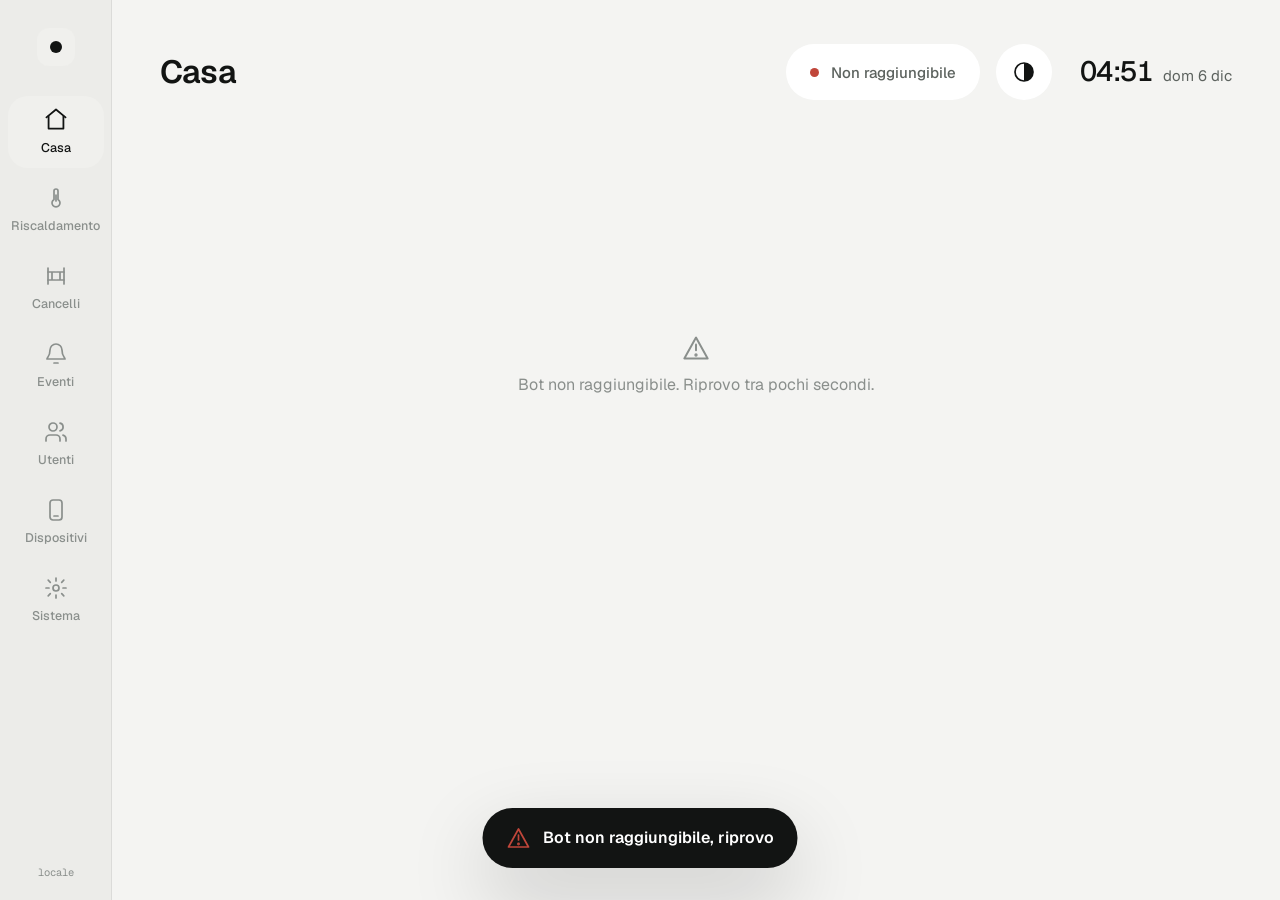
==== commit 281ffbbf: "Keep the chart dots round and confirm a gate opening in its own sheet" ====
--- a/wwwroot/panel/index.html
+++ b/wwwroot/panel/index.html
@@ -8,6 +8,9 @@
 <meta name="apple-mobile-web-app-status-bar-style" content="black-translucent">
 <meta name="apple-mobile-web-app-title" content="PodereBot">
 <link rel="icon" type="image/svg+xml" href="favicon.svg">
+<link rel="icon" type="image/png" sizes="192x192" href="icon-192.png">
+<link rel="apple-touch-icon" href="icon-192.png">
+<link rel="manifest" href="manifest.json">
 <title>PodereBot · Pannello</title>
 <script>
   (function () {
@@ -22,7 +25,7 @@
     }
   })();
 </script>
-<link rel="stylesheet" href="styles.css?v=18">
+<link rel="stylesheet" href="styles.css?v=20">
 </head>
 <body>
 
@@ -136,6 +139,6 @@
 <div class="toast" id="toast" role="status" aria-live="polite" hidden><svg class="icon" id="toast-icon"><use href="#i-check"></use></svg><span id="toast-text"></span></div>
 
 <script src="config.js"></script>
-<script src="app.js?v=17"></script>
+<script src="app.js?v=20"></script>
 </body>
 </html>
--- a/wwwroot/panel/styles.css
+++ b/wwwroot/panel/styles.css
@@ -1725,7 +1725,7 @@
   grid-template-columns: 40px minmax(0, 1fr);
   gap: 10px;
   align-items: start;
-  min-height: 160px;
+  min-height: 200px;
   color: var(--text);
 }
 
@@ -1734,7 +1734,7 @@
   display: flex;
   flex-direction: column;
   justify-content: space-between;
-  height: 176px;
+  height: 216px;
   margin-top: -8px;
   line-height: 16px;
   font-variant-numeric: tabular-nums;
@@ -1751,7 +1751,7 @@
 .chart-plot svg {
   display: block;
   width: 100%;
-  height: 160px;
+  height: 200px;
   overflow: visible;
 }
 
@@ -1786,6 +1786,17 @@
   animation: fadeIn 0.4s ease 1.5s forwards;
 }
 
+/* One dot per real sample. Drawn in HTML so it stays a circle while the SVG stretches. */
+.chart-sample {
+  position: absolute;
+  width: 5px;
+  height: 5px;
+  margin: -2.5px 0 0 -2.5px;
+  border-radius: 50%;
+  opacity: 0.9;
+  pointer-events: none;
+}
+
 @keyframes fadeIn {
   to {
     opacity: 1;
@@ -1801,6 +1812,8 @@
   background: currentColor;
   opacity: 0.28;
   pointer-events: none;
+  transition: left 0.09s linear;
+  will-change: left;
 }
 
 .chart-tip {
@@ -1815,6 +1828,7 @@
   background: var(--card);
   box-shadow: var(--shadow);
   pointer-events: none;
+  transition: left 0.09s ease;
   font-size: 13px;
   color: var(--text);
 }
@@ -2286,6 +2300,49 @@
 
 .sheet-actions .spacer {
   flex: 1;
+}
+
+/* Dedicated confirmation for a gate opening: big icon, name, what happens next. */
+.gate-confirm {
+  display: grid;
+  justify-items: center;
+  gap: 7px;
+  padding: 2px 0 0;
+  text-align: center;
+}
+
+.gate-confirm-ico {
+  display: grid;
+  place-items: center;
+  width: 84px;
+  height: 84px;
+  margin-bottom: 8px;
+  border: 1px solid var(--border);
+  border-radius: 50%;
+  background: var(--soft);
+}
+
+.gate-confirm-ico .icon {
+  width: 38px;
+  height: 38px;
+}
+
+.gate-confirm b {
+  font-size: 19px;
+  font-weight: 500;
+  letter-spacing: -0.01em;
+}
+
+.gate-confirm small {
+  max-width: 40ch;
+  font-size: 14px;
+  line-height: 1.45;
+  color: var(--muted);
+  text-wrap: pretty;
+}
+
+.gate-confirm .badge {
+  margin-top: 4px;
 }
 
 .form {
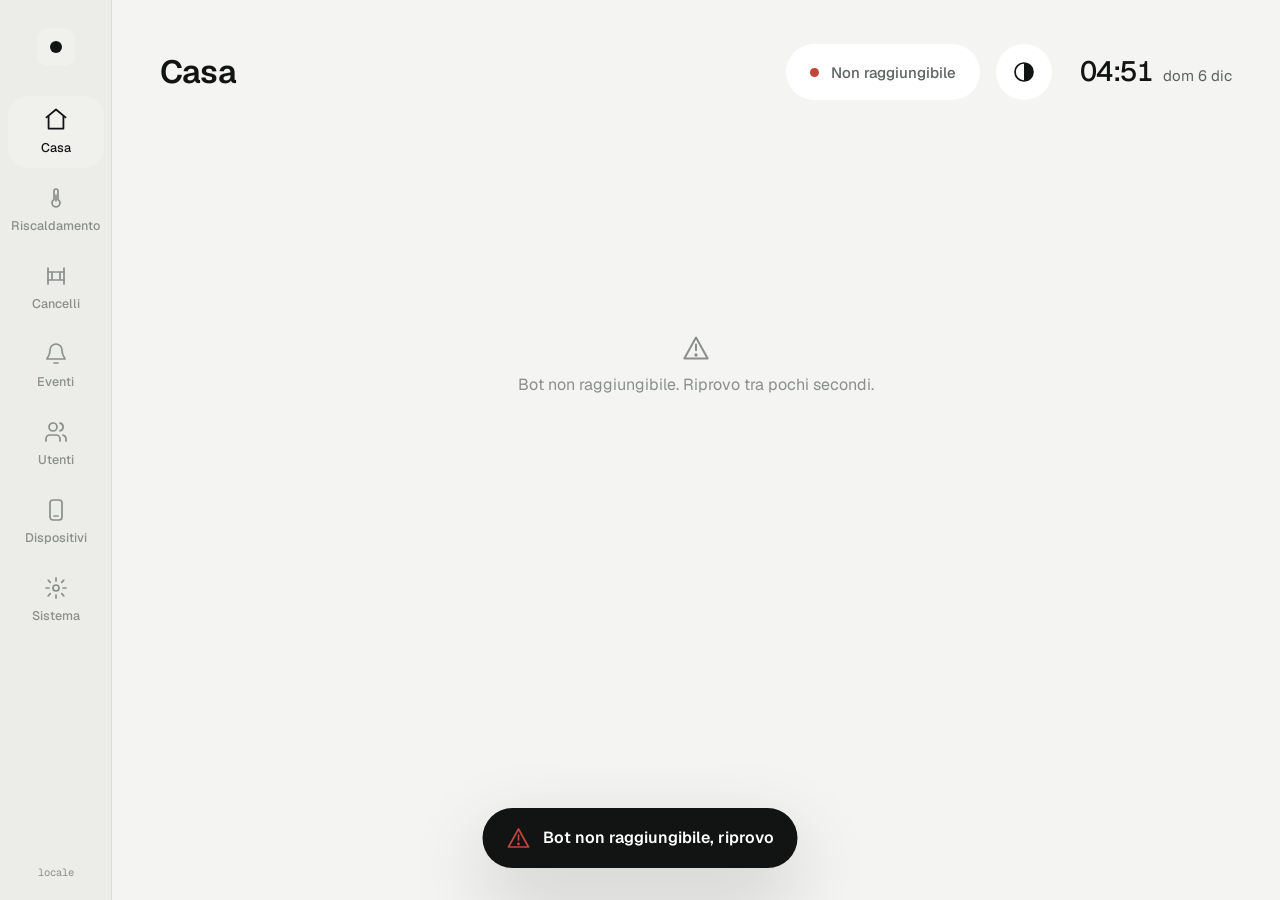
==== commit a29e6cac: "Refine the chart, the idle screen and the panel selectors" ====
--- a/wwwroot/panel/index.html
+++ b/wwwroot/panel/index.html
@@ -11,7 +11,7 @@
 <link rel="icon" type="image/png" sizes="192x192" href="icon-192.png">
 <link rel="apple-touch-icon" href="icon-192.png">
 <link rel="manifest" href="manifest.json">
-<title>PodereBot · Pannello</title>
+<title>PodereBot Â· Pannello</title>
 <script>
   (function () {
     var root = document.documentElement;
@@ -25,7 +25,7 @@
     }
   })();
 </script>
-<link rel="stylesheet" href="styles.css?v=20">
+<link rel="stylesheet" href="styles.css?v=22">
 </head>
 <body>
 
@@ -90,7 +90,7 @@
       <button class="nav-item" data-view="devices"><svg class="icon"><use href="#i-device"></use></svg><span>Dispositivi</span></button>
       <button class="nav-item" data-view="system"><svg class="icon"><use href="#i-gear"></use></svg><span>Sistema</span></button>
     </nav>
-    <span class="rail-foot" id="rail-version">v—</span>
+    <span class="rail-foot" id="rail-version">vâ€”</span>
   </aside>
 
   <div class="main" id="main">
@@ -99,7 +99,7 @@
       <h1 id="page-title">Casa</h1>
       <div class="top-right">
         <div id="top-action"></div>
-        <button class="chip" id="status-chip" data-action="alerts"><span class="dot"></span><span class="chip-label" id="status-label">Collegamento…</span></button>
+        <button class="chip" id="status-chip" data-action="alerts"><span class="dot"></span><span class="chip-label" id="status-label">Collegamentoâ€¦</span></button>
         <button class="ibtn" id="theme-btn" data-action="cycle-theme" aria-label="Cambia tema"></button>
         <div class="clock" aria-label="Ora locale"><b class="mono" id="clock">--:--</b><span id="clock-date"></span></div>
       </div>
@@ -119,6 +119,7 @@
 <div class="idle" id="idle" aria-hidden="true">
   <div class="aura show" id="idle-aura"><i class="aura-drift"><i class="aura-morph"><b class="aura-core"></b><b class="aura-hl"></b></i></i></div>
   <div class="idle-hint">Tocca per riattivare</div>
+  <div class="idle-alert" id="idle-alert" hidden></div>
   <div class="idle-in">
     <div>
       <div class="mono idle-clock" id="idle-clock">--:--</div>
@@ -139,6 +140,6 @@
 <div class="toast" id="toast" role="status" aria-live="polite" hidden><svg class="icon" id="toast-icon"><use href="#i-check"></use></svg><span id="toast-text"></span></div>
 
 <script src="config.js"></script>
-<script src="app.js?v=20"></script>
+<script src="app.js?v=22"></script>
 </body>
 </html>
--- a/wwwroot/panel/styles.css
+++ b/wwwroot/panel/styles.css
@@ -1096,6 +1096,7 @@
 /* ---------- segmented control and switch ---------- */
 
 .seg {
+  position: relative;
   display: inline-flex;
   flex: none;
   gap: 5px;
@@ -1106,6 +1107,8 @@
 }
 
 .seg button {
+  position: relative;
+  z-index: 1;
   display: flex;
   align-items: center;
   justify-content: center;
@@ -1128,9 +1131,28 @@
 }
 
 .seg button.on {
+  background: transparent;
+  color: var(--text);
+  box-shadow: none;
+}
+
+/* The active background moves between buttons instead of jumping, like the rail. */
+.seg-pill {
+  position: absolute;
+  left: 0;
+  top: 5px;
+  bottom: 5px;
+  width: 0;
+  border-radius: 17px;
   background: var(--seg-on);
-  color: var(--text);
   box-shadow: 0 1px 2px rgba(0, 0, 0, 0.08), inset 0 0 0 1px var(--border);
+  pointer-events: none;
+  opacity: 0;
+  transition: transform 0.42s cubic-bezier(0.16, 1, 0.3, 1), width 0.42s cubic-bezier(0.16, 1, 0.3, 1), opacity 0.2s ease;
+}
+
+.seg.sm .seg-pill {
+  border-radius: 13px;
 }
 
 .seg button:disabled {
@@ -1153,8 +1175,13 @@
   padding: 0 10px;
 }
 
+.seg.strong .seg-pill {
+  background: var(--pri);
+  box-shadow: none;
+}
+
 .seg.strong button.on {
-  background: var(--pri);
+  background: transparent;
   color: var(--ink);
   box-shadow: none;
 }
@@ -1725,7 +1752,7 @@
   grid-template-columns: 40px minmax(0, 1fr);
   gap: 10px;
   align-items: start;
-  min-height: 200px;
+  min-height: var(--chart-h, 240px);
   color: var(--text);
 }
 
@@ -1734,7 +1761,7 @@
   display: flex;
   flex-direction: column;
   justify-content: space-between;
-  height: 216px;
+  height: calc(var(--chart-h, 240px) + 16px);
   margin-top: -8px;
   line-height: 16px;
   font-variant-numeric: tabular-nums;
@@ -1746,12 +1773,14 @@
 .chart-plot {
   position: relative;
   min-width: 0;
+  /* A horizontal drag moves the cursor; a vertical drag still scrolls the page. */
+  touch-action: pan-y;
 }
 
 .chart-plot svg {
   display: block;
   width: 100%;
-  height: 200px;
+  height: var(--chart-h, 240px);
   overflow: visible;
 }
 
@@ -1801,6 +1830,48 @@
   to {
     opacity: 1;
   }
+}
+
+/* Full screen: the card takes the viewport and the plot the height that is left. The rail is
+   hidden because the card is painted inside the main column stacking context. */
+body.chart-full {
+  overflow: hidden;
+}
+
+body.chart-full .rail,
+body.chart-full .tabs,
+body.chart-full .topbar {
+  visibility: hidden;
+}
+
+.chart-card.full {
+  position: fixed;
+  inset: 0;
+  z-index: 70;
+  display: flex;
+  flex-direction: column;
+  gap: 18px;
+  margin: 0;
+  padding: 26px 32px 30px;
+  border: 0;
+  border-radius: 0;
+  background: var(--bg);
+  overflow: hidden;
+}
+
+.chart-card.full .head {
+  flex: none;
+  margin-bottom: 0;
+}
+
+.chart-card.full #chart-body {
+  flex: 1;
+  min-height: 0;
+}
+
+.chart-card.full .chart {
+  height: 100%;
+  min-height: 0;
 }
 
 .chart-cursor {
@@ -1878,7 +1949,7 @@
   align-items: center;
   justify-content: center;
   gap: 12px;
-  min-height: 190px;
+  min-height: 230px;
   color: var(--dim);
   font-size: 16px;
 }
@@ -2605,6 +2676,93 @@
   flex-direction: column;
   gap: 22px;
   padding-bottom: 12px;
+}
+
+.idle-alert {
+  position: absolute;
+  top: 40px;
+  left: 56px;
+  display: inline-flex;
+  align-items: center;
+  gap: 8px;
+  height: 36px;
+  padding: 0 14px;
+  border-radius: 18px;
+  background: var(--amber-soft);
+  color: var(--amber);
+  font-size: 14px;
+  font-weight: 600;
+}
+
+.idle-alert[hidden] {
+  display: none;
+}
+
+.idle-alert .icon {
+  width: 17px;
+  height: 17px;
+}
+
+.idle-chips {
+  display: flex;
+  flex-wrap: wrap;
+  gap: 8px;
+}
+
+.ichip {
+  display: inline-flex;
+  align-items: center;
+  gap: 8px;
+  height: 36px;
+  padding: 0 14px;
+  border-radius: 18px;
+  background: var(--soft);
+  color: var(--muted);
+  font-size: 14px;
+  white-space: nowrap;
+}
+
+.ichip .icon {
+  width: 16px;
+  height: 16px;
+}
+
+.ichip.a {
+  color: var(--amber);
+}
+
+.ichip.g {
+  color: var(--green);
+}
+
+.idle-sensors {
+  display: flex;
+  flex-wrap: wrap;
+  align-items: baseline;
+  gap: 4px 16px;
+  font-size: 15px;
+  color: var(--muted);
+}
+
+.idle-sensors > b {
+  font-weight: 500;
+  color: var(--text);
+}
+
+.idle-sensors span {
+  display: inline-flex;
+  align-items: baseline;
+  gap: 6px;
+}
+
+.idle-sensors i {
+  font-style: normal;
+  color: var(--dim);
+}
+
+.idle-sensors .mono {
+  font-size: 17px;
+  color: var(--text);
 }
 
 .idle-side .big {
@@ -3614,8 +3772,25 @@
   }
 
   .tabs button.active {
+    background: transparent;
+    color: var(--text);
+  }
+
+  .tab-pill {
+    position: absolute;
+    left: 0;
+    top: 6px;
+    bottom: calc(6px + env(safe-area-inset-bottom));
+    width: 0;
+    border-radius: 16px;
     background: var(--card-2);
-    color: var(--text);
+    pointer-events: none;
+    transition: transform 0.42s cubic-bezier(0.16, 1, 0.3, 1), width 0.42s cubic-bezier(0.16, 1, 0.3, 1);
+  }
+
+  .tabs button {
+    position: relative;
+    z-index: 1;
   }
 
   .idle-in {
@@ -3630,6 +3805,15 @@
     font-size: 120px;
   }
 
+  .idle-alert {
+    top: 20px;
+    left: 28px;
+  }
+
+  .chart-card.full {
+    padding: 16px 16px calc(16px + env(safe-area-inset-bottom));
+  }
+
   /* A 24 hour bar is too narrow for block labels: the section subtitle carries the same detail. */
   .blk .bl {
     display: none;
